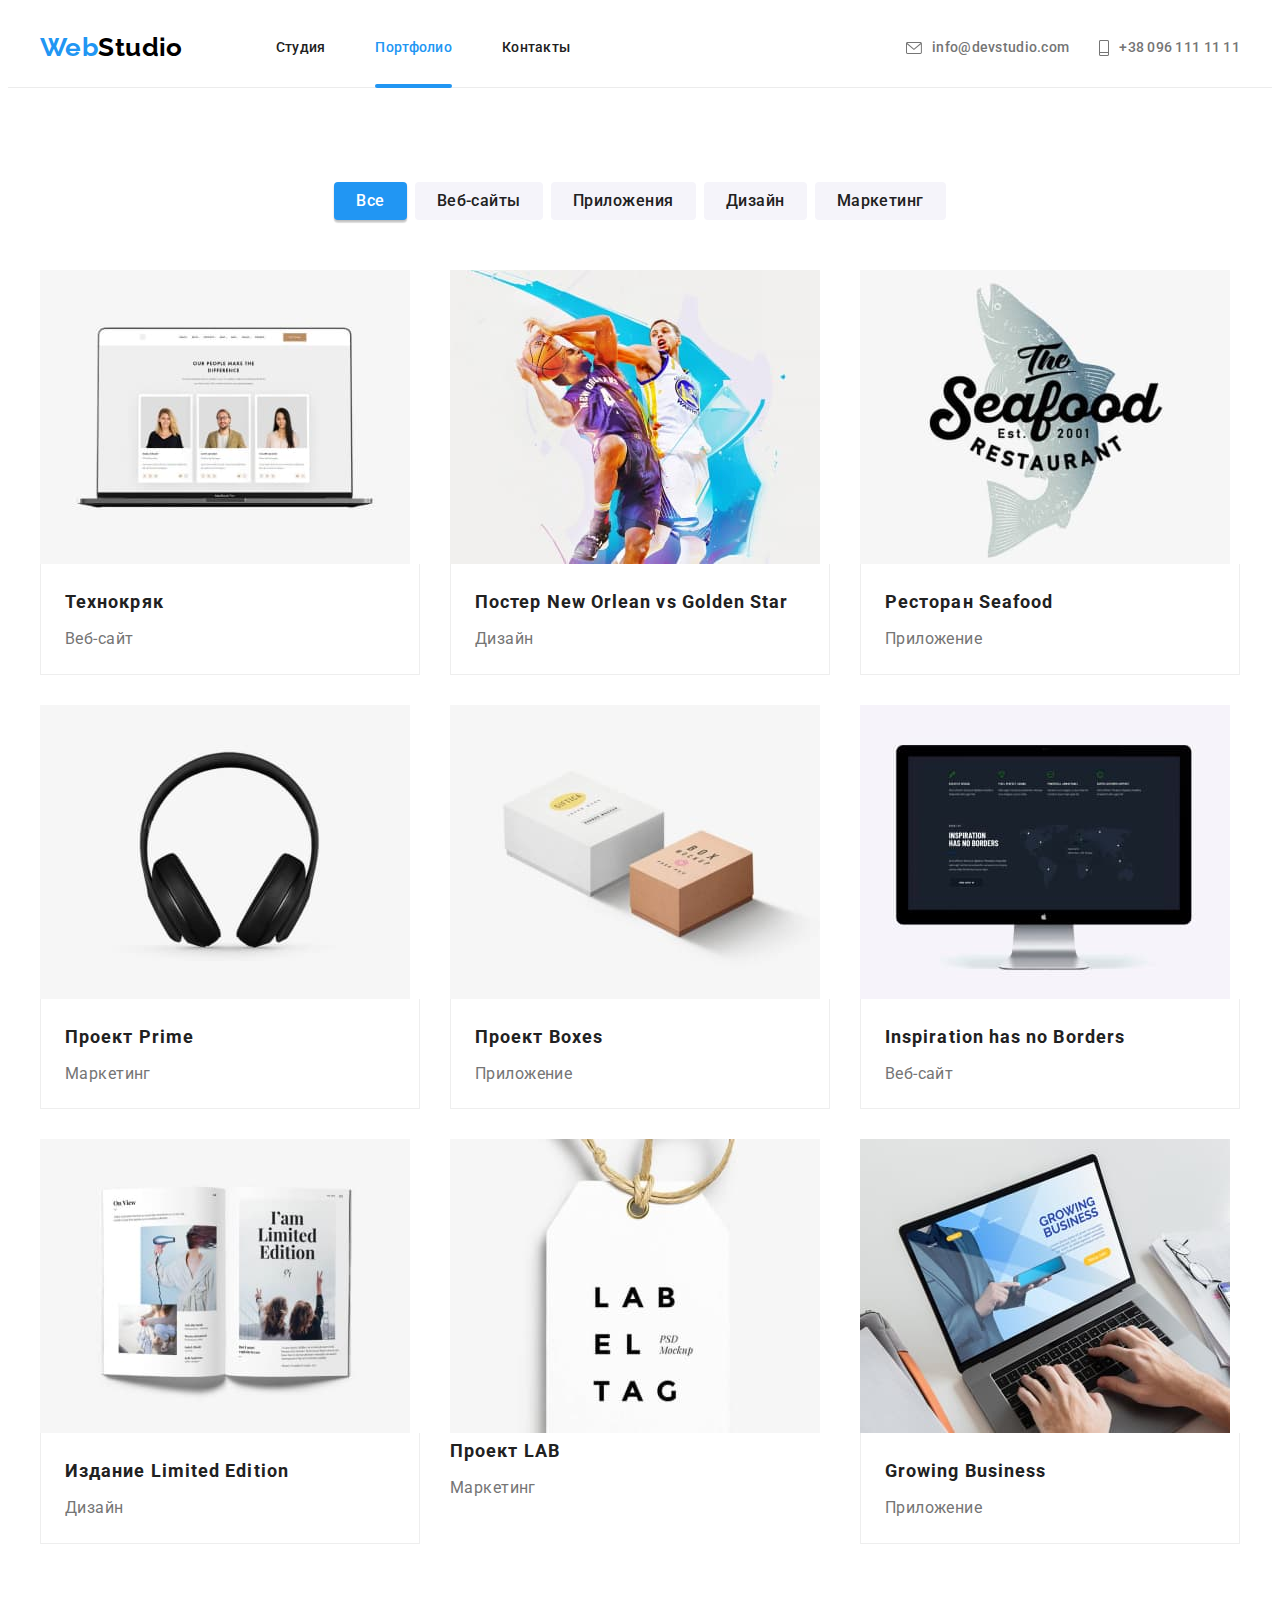
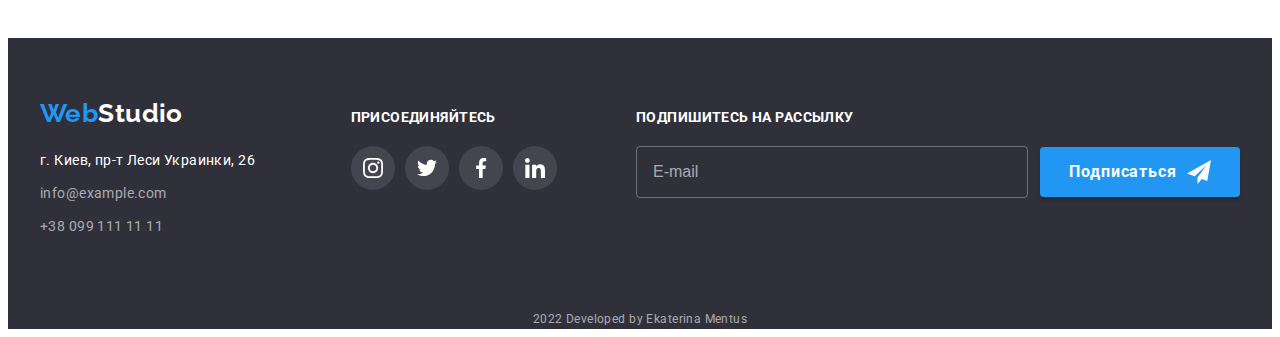
==== portfolio.html @ d8e5de20 "hw 7" ====
<!DOCTYPE html>
<html lang="ru">
  <head>
    <meta charset="UTF-8" />
    <meta http-equiv="X-UA-Compatible" content="IE=edge" />
    <meta name="viewport" content="width=device-width, initial-scale=1.0" />
    <link rel="preconnect" href="https://fonts.googleapis.com" />
    <link rel="preconnect" href="https://fonts.gstatic.com" crossorigin />
    <link
      href="https://fonts.googleapis.com/css2?family=Raleway:wght@700&family=Roboto:wght@400;500;700;900&display=swap"
      rel="stylesheet"
    />
    <link
      rel="stylesheet"
      href="https://cdnjs.cloudflare.com/ajax/libs/modern-normalize/1.1.0/modern-normalize.min.css"
      integrity="sha512-wpPYUAdjBVSE4KJnH1VR1HeZfpl1ub8YT/NKx4PuQ5NmX2tKuGu6U/JRp5y+Y8XG2tV+wKQpNHVUX03MfMFn9Q=="
      crossorigin="anonymous"
      referrerpolicy="no-referrer"
    />
    <title>Portfolio</title>
    <link rel="stylesheet" href="./css/main.min.css">
  </head>
  <body>
    <!--Header-->
    <header class="header">
      <div class="container header-container">
        <a class="link logo" href="./index.html" lang="en"
          ><span class="logo-color">Web</span>Studio</a
        >
        <nav class="header-nav">
          <ul class="list header-list">
            <li class="header-list__item">
              <a class="link header-list__link " href="./index.html">Студия</a>
            </li>
            <li class="header-list__item">
              <a class="link header-list__link current" href="./portfolio.html">Портфолио</a>
            </li>
            <li class="header-list__item"><a class="link header-list__link" href="">Контакты</a></li>
          </ul>
        </nav>
        <ul class="header-connect list">
          <li class="header-connect__item">
            <a class="link header-connect__link" href="mailto:info@devstudio.com">
              <svg class="header__icon" width="16" height="12">
                <use href="images/icons.svg#icon-envelope"></use>
              </svg>
              info@devstudio.com</a
            >
          </li>
          <li class="header-connect__item">
            <a class="link header-connect__link" href="tel:+380961111111">
              <svg class="header__icon" width="10" height="16">
                <use href="images/icons.svg#icon-Vector"></use>
              </svg>
              +38 096 111 11 11</a
            >
          </li>
        </ul>
      </div>
    </header>
    </header>
    <main>
      <!--Projects-->
      <section class="projects">
        <div class="container">
          <h2 class="visually-hidden">Фильтры</h2>
          <ul class="list filters-list">
            <li class="filters-list__item">
              <button type="button" class="filters-btn active-btn">Все</button>
            </li>
            <li class="filters-list__item">
              <button type="button" class="filters-btn">Веб-сайты</button>
            </li>
            <li class="filters-list__item">
              <button type="button" class="filters-btn">Приложения</button>
            </li>
            <li class="filters-list__item"><button type="button" class="filters-btn">Дизайн</button></li>
            <li class="filters-list__item">
              <button type="button" class="filters-btn">Маркетинг</button>
            </li>
          </ul>
          <ul class="list projects-list">
            <li class="projects-list__item">
              <div class="project-card">
                <div class="project-card__thumb">
                  <img
                    src="./images/portfolio-ex-1.jpg"
                    alt="Пример работы"
                    width="370"
                    height="294"
                  />
                  <p class="overlay__card-text">
                    Технокряк это современная площадка распространения коронавируса. Компании
                    используют эту платформу для цифрового шпионажа и атак на защищённые сервера
                    конкурентов.
                  </p>
                </div>
                <div class="projects__card-content">
                  <h3 class="projects__title">Технокряк</h3>
                  <p class="projects__after-title">Веб-сайт</p>
                </div>
              </div>
            </li>
            <li class="projects-list__item">
              <div class="project-card">
                <div class="project-card__thumb">
                  <img
                    src="./images/portfolio-ex-2.jpg"
                    alt="Пример работы"
                    width="370"
                    height="294"
                  />
                  <p class="overlay__card-text">
                    Технокряк это современная площадка распространения коронавируса. Компании
                    используют эту платформу для цифрового шпионажа и атак на защищённые сервера
                    конкурентов.
                  </p>
                </div>
                <div class="projects__card-content">
                  <h3 class="projects__title">Постер New Orlean vs Golden Star</h3>
                  <p class="projects__after-title">Дизайн</p>
                </div>
              </div>
            </li>
            <li class="projects-list__item">
              <div class="project-card">
                <div class="project-card__thumb">
                  <img
                    src="./images/portfolio-ex-3.jpg"
                    alt="Пример работы"
                    width="370"
                    height="294"
                  />
                  <p class="overlay__card-text">
                    Технокряк это современная площадка распространения коронавируса. Компании
                    используют эту платформу для цифрового шпионажа и атак на защищённые сервера
                    конкурентов.
                  </p>
                </div>
                <div class="projects__card-content">
                  <h3 class="projects__title">Ресторан Seafood</h3>
                  <p class="projects__after-title">Приложение</p>
                </div>
              </div>
            </li>
            <li class="projects-list__item">
              <div class="project-card">
                <div class="project-card__thumb">
                  <img
                    src="./images/portfolio-ex-4.jpg"
                    alt="Пример работы"
                    width="370"
                    height="294"
                  />
                  <p class="overlay__card-text">
                    Технокряк это современная площадка распространения коронавируса. Компании
                    используют эту платформу для цифрового шпионажа и атак на защищённые сервера
                    конкурентов.
                  </p>
                </div>
                <div class="projects__card-content">
                  <h3 class="projects__title">Проект Prime</h3>
                  <p class="projects__after-title">Маркетинг</p>
                </div>
              </div>
            </li>
            <li class="projects-list__item">
              <div class="project-card">
                <div class="project-card__thumb">
                  <img
                    src="./images/portfolio-ex-5.jpg"
                    alt="Пример работы"
                    width="370"
                    height="294"
                  />
                  <p class="overlay__card-text">
                    Технокряк это современная площадка распространения коронавируса. Компании
                    используют эту платформу для цифрового шпионажа и атак на защищённые сервера
                    конкурентов.
                  </p>
                </div>
                <div class="projects__card-content">
                  <h3 class="projects__title">Проект Boxes</h3>
                  <p class="projects__after-title">Приложение</p>
                </div>
              </div>
            </li>
            <li class="projects-list__item">
              <div class="project-card">
                <div class="project-card__thumb">
                  <img
                    src="./images/portfolio-ex-6.jpg"
                    alt="Пример работы"
                    width="370"
                    height="294"
                  />
                  <p class="overlay__card-text">
                    Технокряк это современная площадка распространения коронавируса. Компании
                    используют эту платформу для цифрового шпионажа и атак на защищённые сервера
                    конкурентов.
                  </p>
                </div>
                <div class="projects__card-content">
                  <h3 class="projects__title">Inspiration has no Borders</h3>
                  <p class="projects__after-title">Веб-сайт</p>
                </div>
              </div>
            </li>
            <li class="projects-list__item">
              <div class="project-card">
                <div class="project-card__thumb">
                  <img
                    src="./images/portfolio-ex-7.jpg"
                    alt="Пример работы"
                    width="370"
                    height="294"
                  />
                  <p class="overlay__card-text">
                    Технокряк это современная площадка распространения коронавируса. Компании
                    используют эту платформу для цифрового шпионажа и атак на защищённые сервера
                    конкурентов.
                  </p>
                </div>
                <div class="projects__card-content">
                  <h3 class="projects__title">Издание Limited Edition</h3>
                  <p class="projects__after-title">Дизайн</p>
                </div>
              </div>
            </li>
            <li class="projects-list__item">
              <div class="project-card">
                <div class="project-card__thumb">
                  <img
                    src="./images/portfolio-ex-8.jpg"
                    alt="Пример работы"
                    width="370"
                    height="294"
                  />
                  <p class="overlay__card-text">
                    Технокряк это современная площадка распространения коронавируса. Компании
                    используют эту платформу для цифрового шпионажа и атак на защищённые сервера
                    конкурентов.
                  </p>
                </div>
                <div class="projects__card_content">
                  <h3 class="projects__title">Проект LAB</h3>
                  <p class="projects__after-title">Маркетинг</p>
                </div>
              </div>
            </li>
            <li class="projects-list__item">
              <div class="project-card">
                <div class="project-card__thumb">
                  <img
                    src="./images/portfolio-ex-9.jpg"
                    alt="Пример работы"
                    width="370"
                    height="294"
                  />
                  <p class="overlay__card-text">
                    Технокряк это современная площадка распространения коронавируса. Компании
                    используют эту платформу для цифрового шпионажа и атак на защищённые сервера
                    конкурентов.
                  </p>
                </div>
                <div class="projects__card-content">
                  <h3 class="projects__title">Growing Business</h3>
                  <p class="projects__after-title">Приложение</p>
                </div>
              </div>
            </li>
          </ul>
        </div>
      </section>
    </main>
    <!--Footer-->
    <footer class="footer-section">
      <div class="container footer-container">
        <div class="footer-adreess">
          <a class="link logo-footer" href="./index.html" lang="en"
            ><span class="logo-color">Web</span>Studio</a
          >
          <address class="address">
            <ul class="list address-list">
              <li class="address__item">
                <a
                  class="address__link link"
                  href="https://goo.gl/maps/Xj8itEuJzGn3D5yx7"
                  target="_blank"
                  rel="noopener norefferer"
                >
                  г. Киев, пр-т Леси Украинки, 26</a
                >
              </li>
              <li class="address__item">
                <a class="contact__link link" href="mailto:info@devstudio.com">info@example.com</a>
              </li>
              <li class="address__item">
                <a class="contact__link link" href="tel:+380961111111">+38 099 111 11 11</a>
              </li>
            </ul>
          </address>
        </div>
        <div class="footer-social">
          <h2 class="footer__title">присоединяйтесь</h2>
          <ul class="list footer-social-list">
            <li class="footer-social__item">
              <a href="" class="footer-social__link" target="_blank" rel="noopener noreferrer">
                <svg class="footer-social__icon" width="20" height="20">
                  <use href="./images/icons.svg#icon-instagram"></use>
                </svg>
              </a>
            </li>
            <li class="footer-social__item">
              <a href="" class="footer-social__link" target="_blank" rel="noopener noreferrer">
                <svg class="footer-social__icon" width="20" height="20">
                  <use href="./images/icons.svg#icon-twitter"></use>
                </svg>
              </a>
            </li>
            <li class="footer-social__item">
              <a href="" class="footer-social__link" target="_blank" rel="noopener noreferrer">
                <svg class="footer-social__icon" width="20" height="20">
                  <use href="./images/icons.svg#icon-facebook"></use>
                </svg>
              </a>
            </li>
            <li class="footer-social__item">
              <a href="" class="footer-social__link" target="_blank" rel="noopener noreferrer">
                <svg class="footer-social__icon" width="20" height="20">
                  <use href="./images/icons.svg#icon-linkedin"></use>
                </svg>
              </a>
            </li>
          </ul>
        </div>
      <div class="subscribe">
      <b class="subscribe__title">Подпишитесь на рассылку</b>
      <form class="subscribe-form">
            <input
              class="subscribe__input"
              type="email"
              name="email"
              placeholder="E-mail"
              aria-label="E-mail"
            />
            <button type="submit" class="subcribe-btn" >Подписаться
              <svg class="subscribe-btn__icon" width="24" height="24">
                <use href="images/icons.svg#icon-telegram"></use>
              </svg>
            </button>
            </form>
      </div>
    </div>
    </footer>
    <!--Developer info-->
    <div class="developer-inf">
      <p class="developer-inf__text">2022 Developed by Ekaterina Mentus</p>
    </div>
  </body>
</html>
---- css/main.min.css ----
:root{--accent-color: #2196f3;--primary-text-color: #757575;--secondary-text-color: #212121;--third-color: #ffffff;--cubic: cubic-bezier(0.4, 0, 0.2, 1)}p,h1,h2,h3,h4,h5,h6{margin:0px}ul{margin:0px;padding-left:0}button{cursor:pointer}img{display:block}.checkbox-field,.header-list,.header-connect,.header-container,.header-connect__link,.about-us-image,.team-social__link,.clients-list__link,.footer-social__link,.subscribe-form{align-items:center;display:flex}.list{list-style:none}.link{text-decoration:none}body{font-family:'Roboto', sans-serif;letter-spacing:0.03em;font-size:14px;color:var(--primary-text-color)}.visually-hidden{position:absolute;white-space:nowrap;width:1px;height:1px;overflow:hidden;border:0;padding:0;clip:rect(0 0 0 0);clip-path:inset(50%);margin:-1px}.container{width:1200px;padding-left:15px;padding-right:15px;margin:0 auto}.backdrop{position:fixed;top:0;left:0;width:100%;height:100%;background-color:rgba(0,0,0,0.2);transition:opacity 250ms var(--cubic),visibility 250ms var(--cubic)}.backdrop.is-hidden .modal{transform:translate(-50%, -50%) scale(1.1)}.modal{position:absolute;width:528px;min-height:581px;padding:40px;top:50%;left:50%;transform:translate(-50%, -50%) scale(1);transition:250ms var(--cubic);background-color:var(--third-color);box-shadow:0px 1px 3px rgba(0,0,0,0.12),0px 1px 1px rgba(0,0,0,0.14),0px 2px 1px rgba(0,0,0,0.2);border-radius:4px}.is-hidden{opacity:0;pointer-events:none;visibility:hidden}.modal-close-btn{position:absolute;top:8px;right:8px;width:30px;height:30px;border:1px solid rgba(0,0,0,0.1);display:flex;padding:0;border-radius:50%;background-color:var(--third-color);color:#000000;cursor:pointer}.modal-close-btn:hover,.modal-close-btn:focus{color:var(--accent-color)}.modal__icon{margin:auto;fill:currentColor}.modal__title{font-size:20px;font-weight:700;line-height:1.15;text-align:center;color:var(--secondary-text-color);margin-bottom:12px}.form-input{width:100%;height:40px;border:1px solid rgba(33,33,33,0.2);border-radius:4px;padding-left:42px;padding-right:42px;transition:transform 250ms var(--cubic);outline:none;display:block}.form-input:focus{border-color:var(--accent-color)}.form-input:focus+.input-icon{fill:var(--accent-color)}.input-wrap{position:relative}.input-icon{position:absolute;left:15px;top:50%;transform:translateY(-50%);transition:fill 250ms var(--cubic)}.form-field{margin-bottom:10px}.form-field__label{margin-bottom:10px}.input__text{font-size:12px;line-height:1.14;letter-spacing:.01em;margin-bottom:4px;color:#757575;display:block}.form-text{width:100%;height:120px;padding:12px 16px;resize:none;border:1px solid rgba(33,33,33,0.2);border-radius:4px;outline:none;transition:border-color 250ms var(--cubic)}.check__text{font-size:14px;line-height:1.7;color:#757575;display:flex;text-align:center}.check__text::before{content:'';width:15px;height:16px;border-radius:2px;border:2px solid #212121;margin-right:7px}.checkbox-field{margin-bottom:30px;margin-top:20px;justify-content:center}.policy__check:checked+.check__text::before{border:none;background-image:url(../images/icon-check.svg);background-repeat:no-repeat;background-position:center;background-size:cover}.checkbox__link{position:relative;display:inline-flex;color:var(--accent-color);text-decoration-line:underline;margin-left:3px}.form-main-btn{min-width:200px;min-height:50px;border:none;box-shadow:0px 4px 4px rgba(0,0,0,0.15);border-radius:4px;background-color:var(--accent-color);color:#ffffff;font-family:inherit;font-size:16px;font-weight:700;line-height:1.87;letter-spacing:.06em;cursor:pointer;transition:background-color 250ms var(--cubic);align-items:center;display:block;margin-right:auto;margin-left:auto}.form-main-btn:focus,.form-main-btn:hover{background-color:#188be9}.header{background-color:var(--third-color);border-bottom:1px solid #ececec}.logo{color:#000000;font-family:Raleway;font-size:26px;font-weight:700;line-height:1.19;margin-right:93px;padding-top:24px;padding-bottom:24px}.logo-color{color:var(--accent-color)}.header-connect{margin-left:auto}.header-connect__item:not(:last-child){margin-right:30px}.header-list__link{color:var(--secondary-text-color);font-weight:500;line-height:1.14;letter-spacing:.02em;padding-top:32px;padding-bottom:31px;display:block;transition:color 250ms var(--cubic)}.header-list__link{position:relative}.header-list__link.current:after{content:'';width:100%;border-radius:2px;height:4px;background-color:var(--accent-color);position:absolute;left:0;bottom:-1px}.header-list__item:not(:last-child){margin-right:50px}.header__icon,.team-social__icon,.clients-list__icon,.footer-social__icon{fill:currentColor}.header__icon{margin-right:10px}.header-connect__link{color:var(--primary-text-color);font-size:14px;font-weight:500;line-height:1.14;letter-spacing:.02em;padding-top:32px;padding-bottom:31px;transition:color 250ms var(--cubic)}.header-list__link:hover,.header-list__link:focus,.header-list__link:hover,.header-list__link:focus,.header-connect__link:hover,.header-connect__link:focus,.header-connect__link:hover,.header-connect__link:focus,.contact__link:hover,.contact__link:focus,.contact__link:hover,.contact__link:focus,.address__link:hover,.address__link:focus,.address__link:hover,.address__link:focus,.our-clients__link:hover,.our-clients__link:focus,.our-clients__link:hover,.our-clients__link:focus{color:var(--accent-color)}.current{color:var(--accent-color)}.hero{text-align:center;background-color:#2f303a}.hero-container{background-image:linear-gradient(rgba(47,48,58,0.4), rgba(47,48,58,0.4)),url(../images/back-groung-image.jpg);background-repeat:no-repeat;background-position:center;background-size:cover;padding-top:200px;padding-bottom:200px;max-width:1600px;margin:0 auto}.hero__title{font-size:44px;font-weight:900;line-height:1.36;letter-spacing:.06em;color:var(--third-color);text-align:center;text-transform:uppercase;margin-bottom:30px;max-width:696px;margin-right:auto;margin-left:auto}.hero-btn{background-color:var(--accent-color);color:var(--third-color);font-family:inherit;font-size:16px;font-weight:700;line-height:1.87;letter-spacing:.06em;border:none;cursor:pointer;border:none;border-radius:4px;box-shadow:0px 4px 4px 0px rgba(0,0,0,0.15);padding:10px 32px;transition:background-color 250ms var(--cubic)}.hero-btn:focus,.hero-btn:hover,.hero-btn:focus,.hero-btn:hover,.form-main-btn:focus,.form-main-btn:hover,.form-main-btn:focus,.form-main-btn:hover,.subcribe-btn:focus,.subcribe-btn:hover,.subcribe-btn:focus,.subcribe-btn:hover{background-color:#188be9}.about-us{padding-top:94px;padding-bottom:94px}.about-us-list{display:flex;flex-wrap:wrap;margin-left:-30px;margin-top:-30px}.about__title{font-size:14px;font-weight:700;line-height:1.14;letter-spacing:.03em;text-transform:uppercase;color:var(--secondary-text-color);margin-bottom:10px}.about__after-title{font-size:14px;line-height:1.71;max-width:270px}.about-us-list__item{flex-basis:calc(100% / 4 - 30px);margin-left:30px;margin-top:30px}.about-us-image{height:120px;border-radius:4px;background-color:#f5f4fa;justify-content:center;margin-bottom:30px}.we-do{padding-bottom:94px}.we-do-list{display:flex;flex-wrap:wrap;margin-left:-30px;margin-top:-30px}.we-do-list__item{flex-basis:calc(100% / 3 - 30px);margin-left:30px;margin-top:30px;position:relative}.we-do__title{color:var(--secondary-text-color);font-size:36px;font-weight:700;line-height:1.17;text-align:center;margin-bottom:50px}.we-do__after-title{position:absolute;left:0;bottom:0;width:100%;padding:27px 0;font-size:14px;font-weight:700;line-height:1.17;text-transform:uppercase;text-align:center;color:var(--third-color);background-color:rgba(47,48,58,0.8)}.team{background-color:#f5f4fa;padding-top:94px;padding-bottom:94px}.team-list{display:flex;flex-wrap:wrap;margin-left:-30px;margin-top:-30px}.team-list__item{flex-basis:calc(100% / 4 - 30px);margin-top:30px;margin-left:30px;border-radius:0 0 4px 4px;background-color:#ffffff;box-shadow:0px 1px 3px rgba(0,0,0,0.12),0px 1px 1px rgba(0,0,0,0.14),0px 2px 1px rgba(0,0,0,0.2)}.our-team__title{color:var(--secondary-text-color);font-size:36px;font-weight:700;line-height:1.17;text-align:center;margin-bottom:50px}.team__name-title{color:var(--secondary-text-color);font-size:16px;font-weight:500;line-height:1.19;text-align:center;margin-bottom:10px}.team__after-name{font-size:16px;line-height:1.19;text-align:center;margin-bottom:16px}.team-item-content{padding:30px;text-align:center}.team-social{display:flex;justify-content:center}.team-social__item+.team-social__item{margin-left:10px}.team-social__link{width:44px;height:44px;background-color:var(--third-color);justify-content:center;border-radius:50%;color:#afb1b8;transition:background-color 250ms var(--cubic),color 250ms var(--cubic)}.team-social__link:focus,.team-social__link:hover{background-color:var(--accent-color);color:var(--third-color)}.our-clients{margin-top:94px;margin-bottom:94px;background-color:var(--third-color)}.our-clients__title{color:var(--secondary-text-color);font-size:36px;font-weight:700;line-height:1.17;text-align:center;margin-bottom:50px}.clients-list{display:flex}.clients-list__item+.clients-list__item{margin-left:30px}.clients-list__link{width:170px;height:92px;justify-content:center;border:1px solid;border-radius:4px;color:#afb1b8;transition:color 250ms var(--cubic)}.projects{padding-top:94px;padding-bottom:94px}.filters-list{display:flex;justify-content:center;margin-bottom:50px}.filters-list__item:not(:last-child){margin-right:8px}.filters-btn{color:var(--secondary-text-color);font-family:inherit;font-size:16px;font-weight:500;line-height:1.62;letter-spacing:.03em;background-color:#f5f4fa;border:none;border-radius:4px;cursor:pointer;border-radius:4px;padding:6px 22px 6px 22px;transition:background-color 250ms var(--cubic),color 250ms var(--cubic),box-shadow 250ms var(--cubic)}.filters-btn:hover,.filters-btn:focus{background-color:var(--accent-color);color:var(--third-color)}.active-btn{color:#ffffff;background-color:var(--accent-color);box-shadow:0px 3px 1px rgba(0,0,0,0.1),0px 1px 2px rgba(0,0,0,0.08),0px 2px 2px rgba(0,0,0,0.12);border-radius:4px}.projects-list{display:flex;flex-wrap:wrap;margin-top:calc(-1 * 30px);margin-left:calc(-1 * 30px)}.projects-list__item{flex-basis:calc(100% / 3 - 30px);margin-left:30px;margin-top:30px;background-color:#ffffff}.projects__card-content{flex-grow:1;padding:20px 24px;border:1px solid #eeeeee;border-top:none}.projects__title{color:var(--secondary-text-color);font-size:18px;font-weight:700;line-height:2;letter-spacing:.06em;margin-bottom:4px}.projects__after-title{font-size:16px;line-height:1.86}.project-card__thumb{position:relative;overflow:hidden}.project-card{transition:box-shadow 250ms var(--cubic);display:flex;flex-direction:column}.project-card:focus,.project-card:hover{box-shadow:0px 1px 1px rgba(0,0,0,0.12),0px 4px 4px rgba(0,0,0,0.06),1px 4px 6px rgba(0,0,0,0.16)}.overlay__card-text{position:absolute;left:0;top:0;color:#ffffff;width:100%;height:100%;padding:63px 24px;background-color:rgba(33,150,243,0.9);font-size:18px;line-height:1.56;opacity:0;transition:transform 250ms var(--cubic),opacity 500ms var(--cubic);transform:translateY(100%)}.overlay__card-text .project-card:focus,.project-card:hover .overlay__card-text{transform:translateY(0);opacity:1}.footer-container{display:flex;align-items:baseline;justify-content:space-between}.footer-adreess{width:231px}.footer-social{width:206px}.footer-section{background-color:#2f303a;padding-top:60px;padding-bottom:60px}.logo-footer{margin-bottom:20px;color:var(--third-color);font-family:Raleway;font-size:26px;font-weight:700;line-height:1.19;display:inline-block}.address__link{color:var(--third-color);font-style:normal}.address__item:not(:last-child){margin-bottom:9px}.address__item,.contact__link{font-size:14px;font-weight:400;line-height:1.71;font-style:normal}.contact__link{color:rgba(255,255,255,0.6)}.footer__title{font-size:14px;font-weight:700;line-height:1.14;text-transform:uppercase;color:var(--third-color);margin-bottom:20px}.footer-social-list{display:flex;justify-content:center}.footer-social__item+.footer-social__item{margin-left:10px}.footer-social__link{width:44px;height:44px;background-color:rgba(255,255,255,0.1);justify-content:center;border-radius:50%;color:var(--third-color);transition:color 250ms var(--cubic),background-color 250ms var(--cubic)}.footer-social__link:focus,.footer-social__link:hover{background-color:var(--accent-color)}.subscribe{display:block}.subscribe__title{display:block;margin-bottom:20px;color:#ffffff;line-height:1.14;text-transform:uppercase}.subscribe__input{width:358px;height:50px;padding:0 16px;margin-right:12px;border:1px solid rgba(255,255,255,0.3);border-radius:4px;background-color:transparent;color:#ffffff;font-size:16px;outline:none;transition:border-color 250ms var(--cubic)}.subscribe__input:focus{border-color:var(--accent-color)}.subscribe__input::placeholder{color:rgba(255,255,255,0.6);font-size:16px;line-height:1.25}.subcribe-btn{background-color:#2196f3;box-shadow:0px 4px 4px rgba(0,0,0,0.15);border-radius:4px;min-width:200px;min-height:50px;color:var(--third-color);font-family:inherit;font-size:16px;font-weight:700;line-height:1.87;letter-spacing:.06em;cursor:pointer;display:inline-flex;align-items:center;justify-content:center;border:none}.subscribe-btn__icon{margin-left:10px}.developer-inf{padding-top:10px;text-align:center;background-color:#2f303a}.developer-inf__text{display:inline-block;color:rgba(255,255,255,0.6);font-size:12px;line-height:1.67}
/*# sourceMappingURL=main.min.css.map */
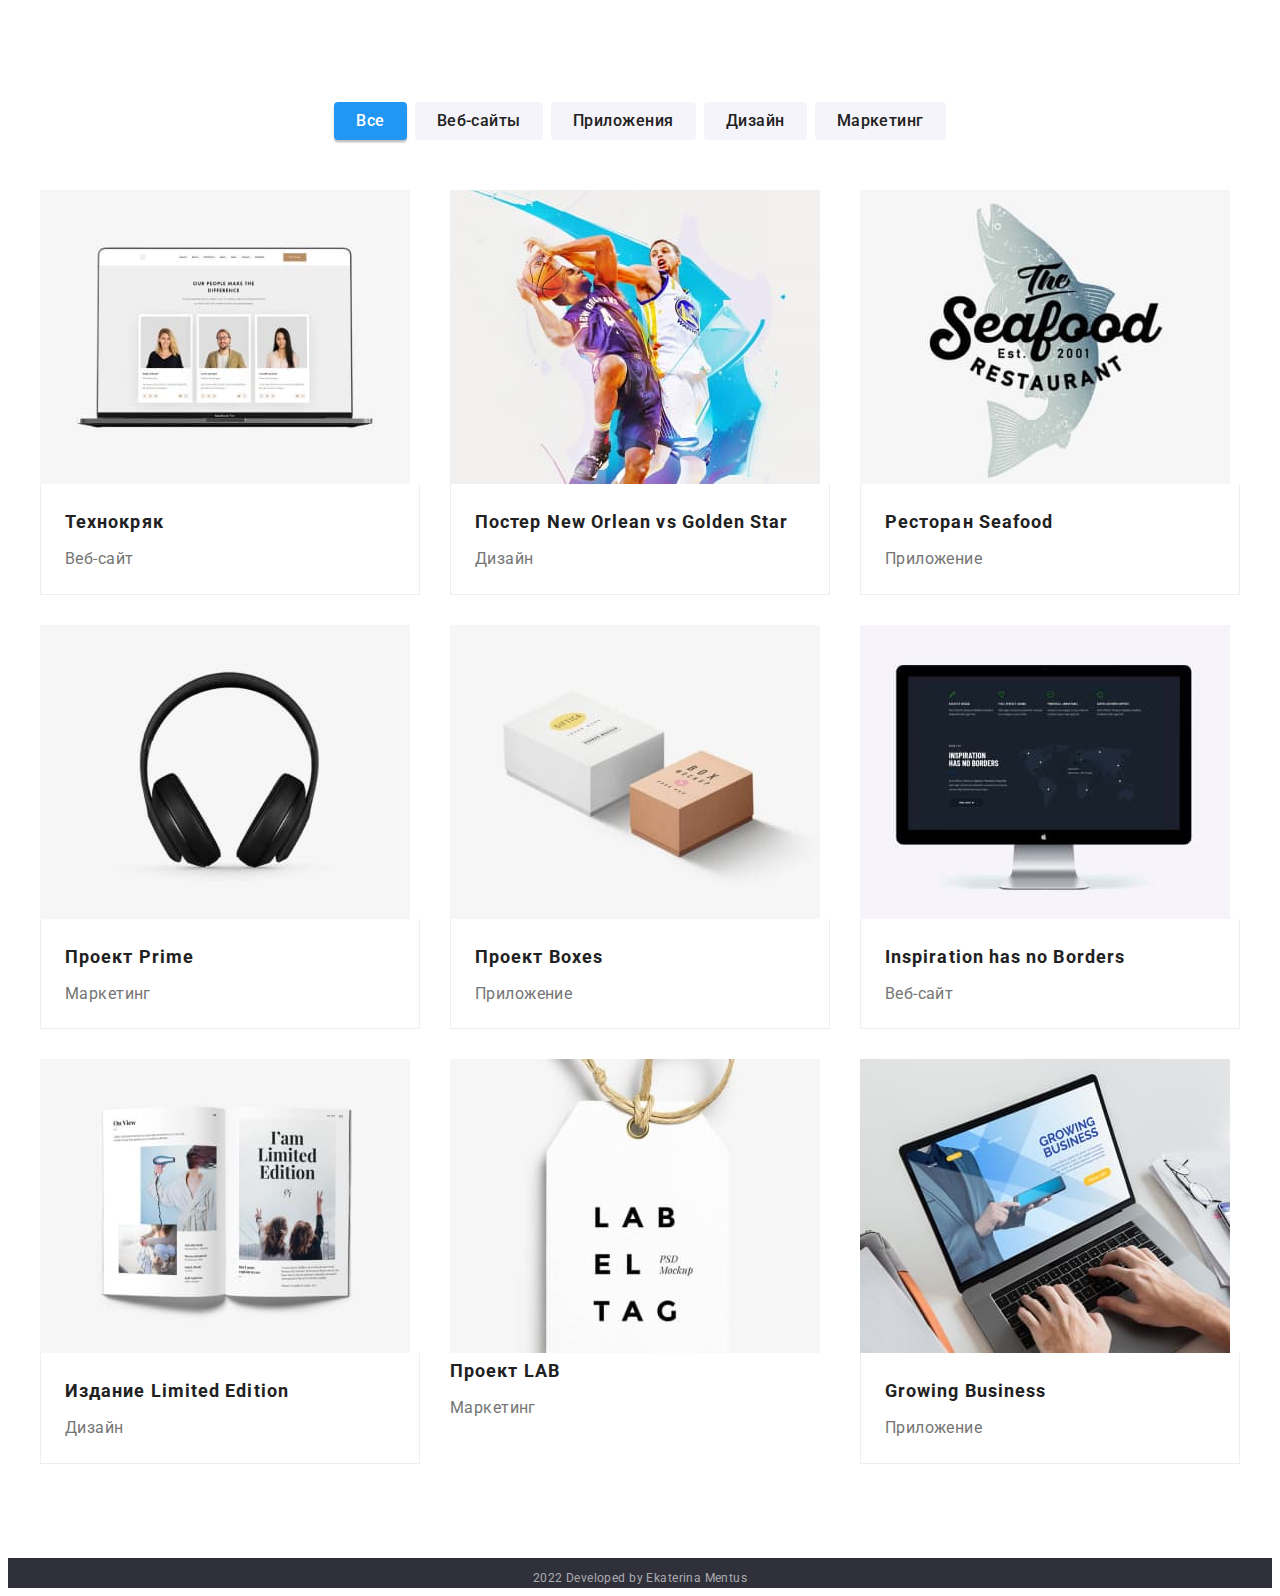
==== commit 9af06c36: "adds adaptive imgs" ====
--- a/portfolio.html
+++ b/portfolio.html
@@ -18,11 +18,11 @@
       referrerpolicy="no-referrer"
     />
     <title>Portfolio</title>
-    <link rel="stylesheet" href="./css/main.min.css">
+    <link rel="stylesheet" href="./css/main.min.css" />
   </head>
   <body>
     <!--Header-->
-    <header class="header">
+    <!-- <header class="header">
       <div class="container header-container">
         <a class="link logo" href="./index.html" lang="en"
           ><span class="logo-color">Web</span>Studio</a
@@ -58,7 +58,7 @@
         </ul>
       </div>
     </header>
-    </header>
+    </header> -->
     <main>
       <!--Projects-->
       <section class="projects">
@@ -74,7 +74,9 @@
             <li class="filters-list__item">
               <button type="button" class="filters-btn">Приложения</button>
             </li>
-            <li class="filters-list__item"><button type="button" class="filters-btn">Дизайн</button></li>
+            <li class="filters-list__item">
+              <button type="button" class="filters-btn">Дизайн</button>
+            </li>
             <li class="filters-list__item">
               <button type="button" class="filters-btn">Маркетинг</button>
             </li>
@@ -83,12 +85,37 @@
             <li class="projects-list__item">
               <div class="project-card">
                 <div class="project-card__thumb">
-                  <img
+                  <picture>
+                    <source
+                      srcset="./images/portfolio-ex-1.jpg 1x, ./images/portfolio-ex-1-2x.jpg 2x"
+                      src="./images/portfolio-ex-1.jpg"
+                      @media="min-width: 1200px"
+                    />
+                    <source
+                      srcset="
+                        ./images/portfolio-ex-1-tab-1x.jpg 1x,
+                        ./images/portfolio-ex-1-tab-2x.jpg 2x
+                      "
+                      src="./images/portfolio-ex-1.jpg"
+                      @media="min-width: 768px"
+                    />
+                    <source
+                      srcset="
+                        ./images/portfolio-ex-1-mob-1x.jpg 1x,
+                        ./images/portfolio-ex-1-mob-2x.jpg 2x
+                      "
+                      src="./images/portfolio-ex-1.jpg"
+                      @media="min-width: 480px"
+                    />
+
+                    <img src="./images/portfolio-ex-1.jpg" alt="Пример работы" />
+                  </picture>
+                  <!-- <img
                     src="./images/portfolio-ex-1.jpg"
                     alt="Пример работы"
                     width="370"
                     height="294"
-                  />
+                  /> -->
                   <p class="overlay__card-text">
                     Технокряк это современная площадка распространения коронавируса. Компании
                     используют эту платформу для цифрового шпионажа и атак на защищённые сервера
@@ -104,12 +131,37 @@
             <li class="projects-list__item">
               <div class="project-card">
                 <div class="project-card__thumb">
-                  <img
+                  <picture>
+                    <source
+                      srcset="./images/portfolio-ex-2.jpg 1x, ./images/portfolio-ex-2-2x.jpg 2x"
+                      src="./images/portfolio-ex-2.jpg"
+                      @media="min-width: 1200px"
+                    />
+                    <source
+                      srcset="
+                        ./images/portfolio-ex-2-tab-1x.jpg 1x,
+                        ./images/portfolio-ex-2-tab-2x.jpg 2x
+                      "
+                      src="./images/portfolio-ex-2.jpg"
+                      @media="min-width: 768px"
+                    />
+                    <source
+                      srcset="
+                        ./images/portfolio-ex-2-mob-1x.jpg 1x,
+                        ./images/portfolio-ex-2-mob-2x.jpg 2x
+                      "
+                      src="./images/portfolio-ex-2.jpg"
+                      @media="min-width: 480px"
+                    />
+
+                    <img src="./images/portfolio-ex-2.jpg" alt="Пример работы" />
+                  </picture>
+                  <!-- <img
                     src="./images/portfolio-ex-2.jpg"
                     alt="Пример работы"
                     width="370"
                     height="294"
-                  />
+                  /> -->
                   <p class="overlay__card-text">
                     Технокряк это современная площадка распространения коронавируса. Компании
                     используют эту платформу для цифрового шпионажа и атак на защищённые сервера
@@ -125,12 +177,37 @@
             <li class="projects-list__item">
               <div class="project-card">
                 <div class="project-card__thumb">
-                  <img
+                  <picture>
+                    <source
+                      srcset="./images/portfolio-ex-3.jpg 1x, ./images/portfolio-ex-3-2x.jpg 2x"
+                      src="./images/portfolio-ex-3.jpg"
+                      @media="min-width: 1200px"
+                    />
+                    <source
+                      srcset="
+                        ./images/portfolio-ex-3-tab-1x.jpg 1x,
+                        ./images/portfolio-ex-3-tab-2x.jpg 2x
+                      "
+                      src="./images/portfolio-ex-3.jpg"
+                      @media="min-width: 768px"
+                    />
+                    <source
+                      srcset="
+                        ./images/portfolio-ex-3-mob-1x.jpg 1x,
+                        ./images/portfolio-ex-3-mob-2x.jpg 2x
+                      "
+                      src="./images/portfolio-ex-3.jpg"
+                      @media="min-width: 480px"
+                    />
+
+                    <img src="./images/portfolio-ex-3.jpg" alt="Пример работы" />
+                  </picture>
+                  <!-- <img
                     src="./images/portfolio-ex-3.jpg"
                     alt="Пример работы"
                     width="370"
                     height="294"
-                  />
+                  /> -->
                   <p class="overlay__card-text">
                     Технокряк это современная площадка распространения коронавируса. Компании
                     используют эту платформу для цифрового шпионажа и атак на защищённые сервера
@@ -146,12 +223,37 @@
             <li class="projects-list__item">
               <div class="project-card">
                 <div class="project-card__thumb">
-                  <img
+                  <picture>
+                    <source
+                      srcset="./images/portfolio-ex-4.jpg 1x, ./images/portfolio-ex-4-2x.jpg 2x"
+                      src="./images/portfolio-ex-4.jpg"
+                      @media="min-width: 1200px"
+                    />
+                    <source
+                      srcset="
+                        ./images/portfolio-ex-4-tab-1x.jpg 1x,
+                        ./images/portfolio-ex-4-tab-2x.jpg 2x
+                      "
+                      src="./images/portfolio-ex-4.jpg"
+                      @media="min-width: 768px"
+                    />
+                    <source
+                      srcset="
+                        ./images/portfolio-ex-4-mob-1x.jpg 1x,
+                        ./images/portfolio-ex-4-mob-2x.jpg 2x
+                      "
+                      src="./images/portfolio-ex-4.jpg"
+                      @media="min-width: 480px"
+                    />
+
+                    <img src="./images/portfolio-ex-4.jpg" alt="Пример работы" />
+                  </picture>
+                  <!-- <img
                     src="./images/portfolio-ex-4.jpg"
                     alt="Пример работы"
                     width="370"
                     height="294"
-                  />
+                  /> -->
                   <p class="overlay__card-text">
                     Технокряк это современная площадка распространения коронавируса. Компании
                     используют эту платформу для цифрового шпионажа и атак на защищённые сервера
@@ -167,12 +269,37 @@
             <li class="projects-list__item">
               <div class="project-card">
                 <div class="project-card__thumb">
-                  <img
+                  <picture>
+                    <source
+                      srcset="./images/portfolio-ex-5.jpg 1x, ./images/portfolio-ex-5-2x.jpg 2x"
+                      src="./images/portfolio-ex-5.jpg"
+                      @media="min-width: 1200px"
+                    />
+                    <source
+                      srcset="
+                        ./images/portfolio-ex-5-tab-1x.jpg 1x,
+                        ./images/portfolio-ex-5-tab-2x.jpg 2x
+                      "
+                      src="./images/portfolio-ex-5.jpg"
+                      @media="min-width: 768px"
+                    />
+                    <source
+                      srcset="
+                        ./images/portfolio-ex-5-mob-1x.jpg 1x,
+                        ./images/portfolio-ex-5-mob-2x.jpg 2x
+                      "
+                      src="./images/portfolio-ex-5.jpg"
+                      @media="min-width: 480px"
+                    />
+
+                    <img src="./images/portfolio-ex-5.jpg" alt="Пример работы" />
+                  </picture>
+                  <!-- <img
                     src="./images/portfolio-ex-5.jpg"
                     alt="Пример работы"
                     width="370"
                     height="294"
-                  />
+                  /> -->
                   <p class="overlay__card-text">
                     Технокряк это современная площадка распространения коронавируса. Компании
                     используют эту платформу для цифрового шпионажа и атак на защищённые сервера
@@ -188,12 +315,37 @@
             <li class="projects-list__item">
               <div class="project-card">
                 <div class="project-card__thumb">
-                  <img
+                  <picture>
+                    <source
+                      srcset="./images/portfolio-ex-6.jpg 1x, ./images/portfolio-ex-6-2x.jpg 2x"
+                      src="./images/portfolio-ex-6.jpg"
+                      @media="min-width: 1200px"
+                    />
+                    <source
+                      srcset="
+                        ./images/portfolio-ex-6-tab-1x.jpg 1x,
+                        ./images/portfolio-ex-6-tab-2x.jpg 2x
+                      "
+                      src="./images/portfolio-ex-6.jpg"
+                      @media="min-width: 768px"
+                    />
+                    <source
+                      srcset="
+                        ./images/portfolio-ex-6-mob-1x.jpg 1x,
+                        ./images/portfolio-ex-6-mob-2x.jpg 2x
+                      "
+                      src="./images/portfolio-ex-6.jpg"
+                      @media="min-width: 480px"
+                    />
+
+                    <img src="./images/portfolio-ex-6.jpg" alt="Пример работы" />
+                  </picture>
+                  <!-- <img
                     src="./images/portfolio-ex-6.jpg"
                     alt="Пример работы"
                     width="370"
                     height="294"
-                  />
+                  /> -->
                   <p class="overlay__card-text">
                     Технокряк это современная площадка распространения коронавируса. Компании
                     используют эту платформу для цифрового шпионажа и атак на защищённые сервера
@@ -209,12 +361,37 @@
             <li class="projects-list__item">
               <div class="project-card">
                 <div class="project-card__thumb">
-                  <img
+                  <picture>
+                    <source
+                      srcset="./images/portfolio-ex-7.jpg 1x, ./images/portfolio-ex-7-2x.jpg 2x"
+                      src="./images/portfolio-ex-7.jpg"
+                      @media="min-width: 1200px"
+                    />
+                    <source
+                      srcset="
+                        ./images/portfolio-ex-7-tab-1x.jpg 1x,
+                        ./images/portfolio-ex-7-tab-2x.jpg 2x
+                      "
+                      src="./images/portfolio-ex-7.jpg"
+                      @media="min-width: 768px"
+                    />
+                    <source
+                      srcset="
+                        ./images/portfolio-ex-7-mob-1x.jpg 1x,
+                        ./images/portfolio-ex-7-mob-2x.jpg 2x
+                      "
+                      src="./images/portfolio-ex-7.jpg"
+                      @media="min-width: 480px"
+                    />
+
+                    <img src="./images/portfolio-ex-7.jpg" alt="Пример работы" />
+                  </picture>
+                  <!-- <img
                     src="./images/portfolio-ex-7.jpg"
                     alt="Пример работы"
                     width="370"
                     height="294"
-                  />
+                  /> -->
                   <p class="overlay__card-text">
                     Технокряк это современная площадка распространения коронавируса. Компании
                     используют эту платформу для цифрового шпионажа и атак на защищённые сервера
@@ -230,12 +407,37 @@
             <li class="projects-list__item">
               <div class="project-card">
                 <div class="project-card__thumb">
-                  <img
+                  <picture>
+                    <source
+                      srcset="./images/portfolio-ex-8.jpg 1x, ./images/portfolio-ex-8-2x.jpg 2x"
+                      src="./images/portfolio-ex-8.jpg"
+                      @media="min-width: 1200px"
+                    />
+                    <source
+                      srcset="
+                        ./images/portfolio-ex-8-tab-1x.jpg 1x,
+                        ./images/portfolio-ex-8-tab-2x.jpg 2x
+                      "
+                      src="./images/portfolio-ex-8.jpg"
+                      @media="min-width: 768px"
+                    />
+                    <source
+                      srcset="
+                        ./images/portfolio-ex-8-mob-1x.jpg 1x,
+                        ./images/portfolio-ex-8-mob-2x.jpg 2x
+                      "
+                      src="./images/portfolio-ex-8.jpg"
+                      @media="min-width: 480px"
+                    />
+
+                    <img src="./images/portfolio-ex-8.jpg" alt="Пример работы" />
+                  </picture>
+                  <!-- <img
                     src="./images/portfolio-ex-8.jpg"
                     alt="Пример работы"
                     width="370"
                     height="294"
-                  />
+                  /> -->
                   <p class="overlay__card-text">
                     Технокряк это современная площадка распространения коронавируса. Компании
                     используют эту платформу для цифрового шпионажа и атак на защищённые сервера
@@ -251,12 +453,37 @@
             <li class="projects-list__item">
               <div class="project-card">
                 <div class="project-card__thumb">
-                  <img
+                  <picture>
+                    <source
+                      srcset="./images/portfolio-ex-9.jpg 1x, ./images/portfolio-ex-9-2x.jpg 2x"
+                      src="./images/portfolio-ex-9.jpg"
+                      @media="min-width: 1200px"
+                    />
+                    <source
+                      srcset="
+                        ./images/portfolio-ex-9-tab-1x.jpg 1x,
+                        ./images/portfolio-ex-9-tab-2x.jpg 2x
+                      "
+                      src="./images/portfolio-ex-9.jpg"
+                      @media="min-width: 768px"
+                    />
+                    <source
+                      srcset="
+                        ./images/portfolio-ex-9-mob-1x.jpg 1x,
+                        ./images/portfolio-ex-9-mob-2x.jpg 2x
+                      "
+                      src="./images/portfolio-ex-9.jpg"
+                      @media="min-width: 480px"
+                    />
+
+                    <img src="./images/portfolio-ex-9.jpg" alt="Пример работы" />
+                  </picture>
+                  <!-- <img
                     src="./images/portfolio-ex-9.jpg"
                     alt="Пример работы"
                     width="370"
                     height="294"
-                  />
+                  /> -->
                   <p class="overlay__card-text">
                     Технокряк это современная площадка распространения коронавируса. Компании
                     используют эту платформу для цифрового шпионажа и атак на защищённые сервера
@@ -274,7 +501,7 @@
       </section>
     </main>
     <!--Footer-->
-    <footer class="footer-section">
+    <!-- <footer class="footer-section">
       <div class="container footer-container">
         <div class="footer-adreess">
           <a class="link logo-footer" href="./index.html" lang="en"
@@ -334,9 +561,9 @@
             </li>
           </ul>
         </div>
-      <div class="subscribe">
-      <b class="subscribe__title">Подпишитесь на рассылку</b>
-      <form class="subscribe-form">
+        <div class="subscribe">
+          <b class="subscribe__title">Подпишитесь на рассылку</b>
+          <form class="subscribe-form">
             <input
               class="subscribe__input"
               type="email"
@@ -344,18 +571,21 @@
               placeholder="E-mail"
               aria-label="E-mail"
             />
-            <button type="submit" class="subcribe-btn" >Подписаться
+            <button type="submit" class="subcribe-btn">
+              Подписаться
               <svg class="subscribe-btn__icon" width="24" height="24">
                 <use href="images/icons.svg#icon-telegram"></use>
               </svg>
             </button>
-            </form>
+          </form>
+        </div>
       </div>
-    </div>
-    </footer>
+    </footer> -->
     <!--Developer info-->
-    <div class="developer-inf">
-      <p class="developer-inf__text">2022 Developed by Ekaterina Mentus</p>
-    </div>
+    <section class="developer-inf">
+      <div class="container">
+        <p class="developer-inf__text">2022 Developed by Ekaterina Mentus</p>
+      </div>
+    </section>
   </body>
 </html>
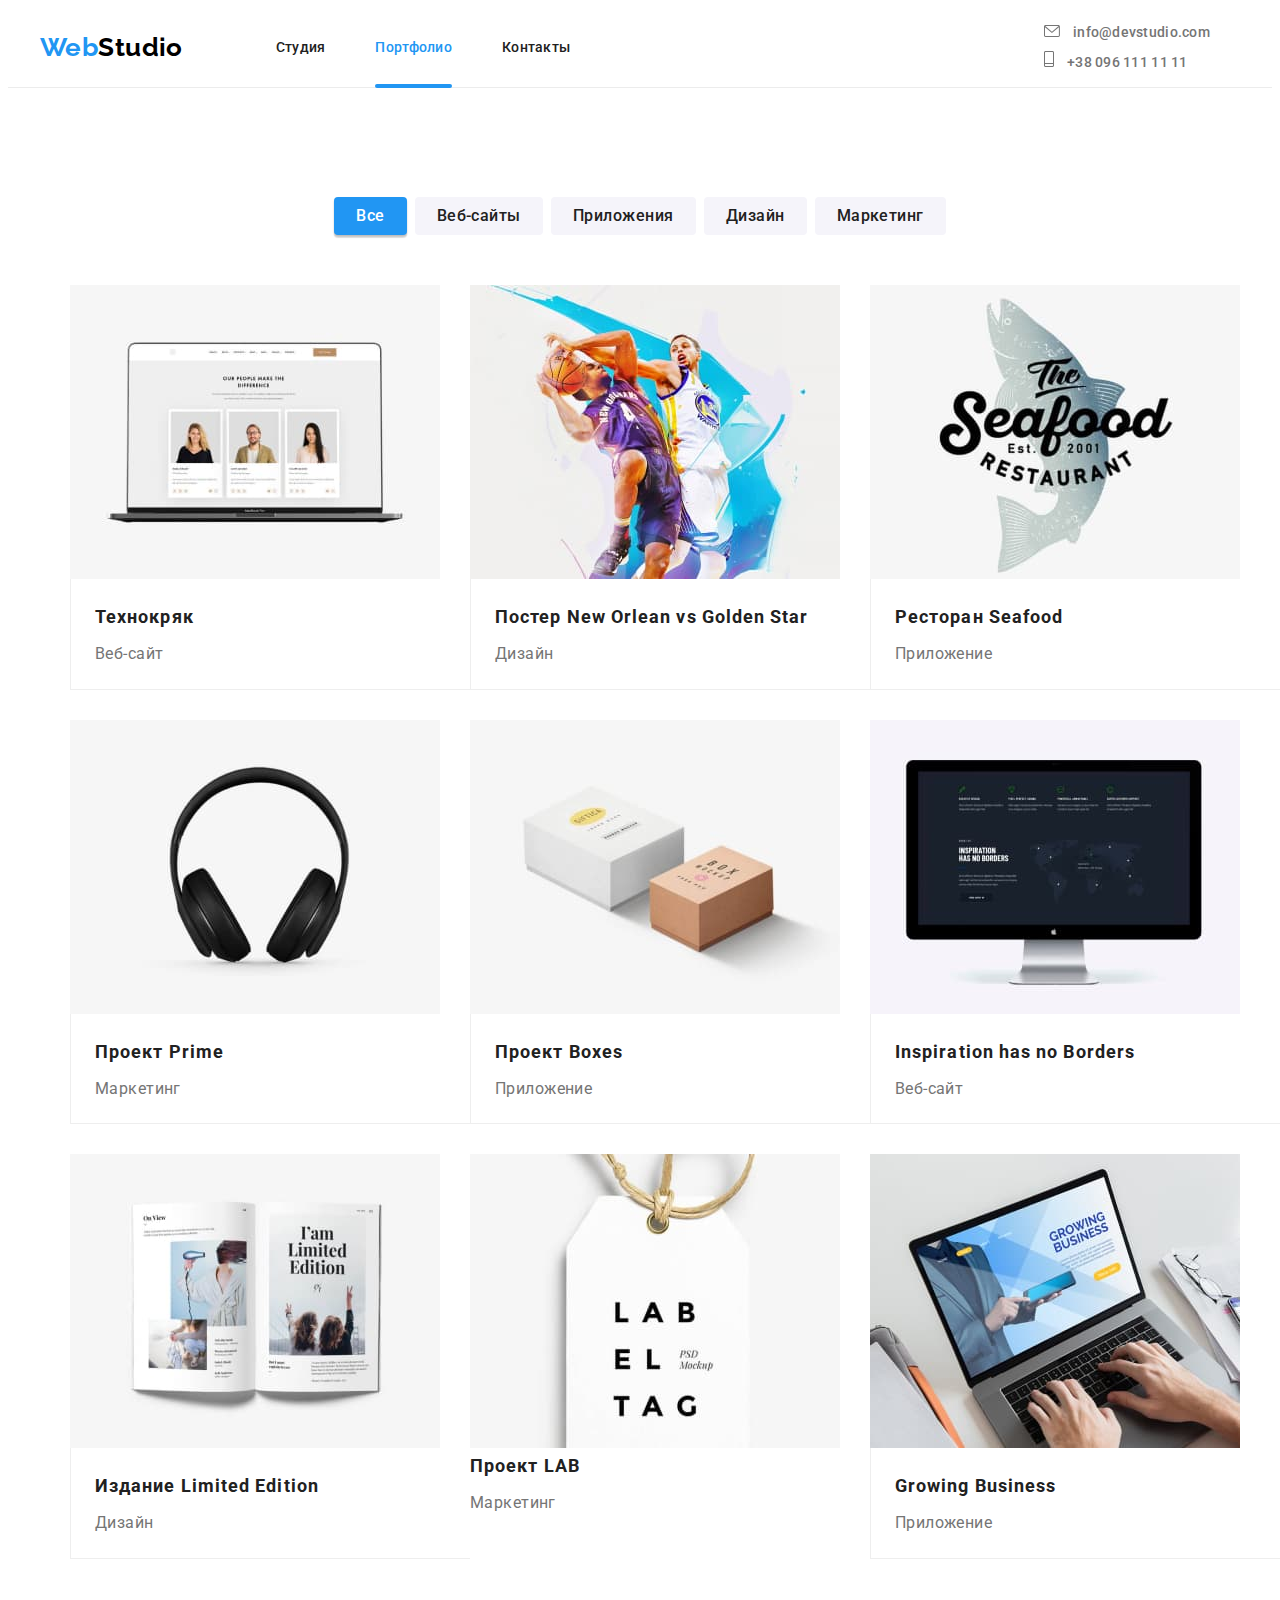
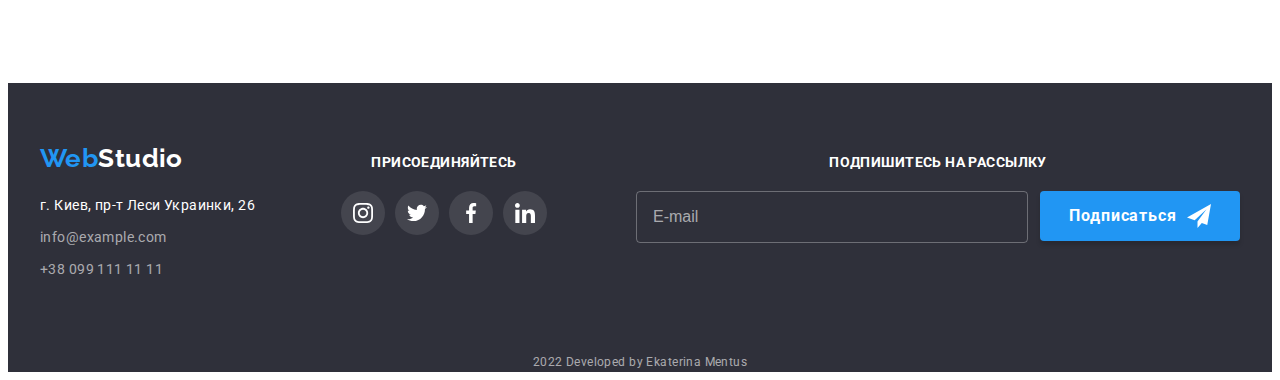
==== commit e28cb862: "adds adaptive for header, footer" ====
--- a/portfolio.html
+++ b/portfolio.html
@@ -22,7 +22,7 @@
   </head>
   <body>
     <!--Header-->
-    <!-- <header class="header">
+    <header class="header">
       <div class="container header-container">
         <a class="link logo" href="./index.html" lang="en"
           ><span class="logo-color">Web</span>Studio</a
@@ -30,12 +30,14 @@
         <nav class="header-nav">
           <ul class="list header-list">
             <li class="header-list__item">
-              <a class="link header-list__link " href="./index.html">Студия</a>
+              <a class="link header-list__link" href="./index.html">Студия</a>
             </li>
             <li class="header-list__item">
               <a class="link header-list__link current" href="./portfolio.html">Портфолио</a>
             </li>
-            <li class="header-list__item"><a class="link header-list__link" href="">Контакты</a></li>
+            <li class="header-list__item">
+              <a class="link header-list__link" href="">Контакты</a>
+            </li>
           </ul>
         </nav>
         <ul class="header-connect list">
@@ -56,9 +58,73 @@
             >
           </li>
         </ul>
+        <button type="button" class="menu-open-btn" data-menu-open>
+          <svg class="menu__icon" width="40" height="40">
+            <use href="./images/icons.svg#icon-menu-open"></use>
+          </svg>
+        </button>
+      </div>
+      <div class="mob-menu is-hidden" data-menu>
+        <div class="container">
+          <div class="mob-menu-top">
+            <button type="button" class="menu-close-btn" data-menu-close>
+              <svg class="menu__icon" width="40" height="40">
+                <use href="./images/icons.svg#icon-menu-close"></use>
+              </svg>
+            </button>
+            <ul class="list mob-menu-list">
+              <li class="mob-menu-list__item">
+                <a class="link mob-menu-list__link" href="./index.html">Студия</a>
+              </li>
+              <li class="mob-menu-list__item">
+                <a class="link mob-menu-list__link current-link" href="./portfolio.html"
+                  >Портфолио</a
+                >
+              </li>
+              <li class="mob-menu-list__item">
+                <a class="link mob-menu-list__link" href="./portfolio.html">Контакты</a>
+              </li>
+            </ul>
+          </div>
+          <div class="mob-menu-bottom">
+            <ul class="mob-connect list">
+              <li class="mob-connect__item">
+                <a class="link mob-connect__link current-link" href="tel:+380961111111">
+                  +38 096 111 11 11</a
+                >
+              </li>
+              <li class="mob-connect__item">
+                <a class="link mob-connect__link" href="mailto:info@devstudio.com">
+                  info@devstudio.com</a
+                >
+              </li>
+            </ul>
+            <ul class="list menu-social">
+              <li class="menu-social__item">
+                <a href="" class="menu-social__link" target="_blank" rel="noopener noreferrer">
+                  Instagram</a
+                >
+              </li>
+              <li class="menu-social__item">
+                <a href="" class="menu-social__link" target="_blank" rel="noopener noreferrer">
+                  Twitter</a
+                >
+              </li>
+              <li class="menu-social__item">
+                <a href="" class="menu-social__link" target="_blank" rel="noopener noreferrer">
+                  Facebook</a
+                >
+              </li>
+              <li class="menu-social__item">
+                <a href="" class="menu-social__link" target="_blank" rel="noopener noreferrer">
+                  LinkedIn</a
+                >
+              </li>
+            </ul>
+          </div>
+        </div>
       </div>
     </header>
-    </header> -->
     <main>
       <!--Projects-->
       <section class="projects">
@@ -107,7 +173,6 @@
                       src="./images/portfolio-ex-1.jpg"
                       @media="min-width: 480px"
                     />
-
                     <img src="./images/portfolio-ex-1.jpg" alt="Пример работы" />
                   </picture>
                   <!-- <img
@@ -153,7 +218,6 @@
                       src="./images/portfolio-ex-2.jpg"
                       @media="min-width: 480px"
                     />
-
                     <img src="./images/portfolio-ex-2.jpg" alt="Пример работы" />
                   </picture>
                   <!-- <img
@@ -199,7 +263,6 @@
                       src="./images/portfolio-ex-3.jpg"
                       @media="min-width: 480px"
                     />
-
                     <img src="./images/portfolio-ex-3.jpg" alt="Пример работы" />
                   </picture>
                   <!-- <img
@@ -245,7 +308,6 @@
                       src="./images/portfolio-ex-4.jpg"
                       @media="min-width: 480px"
                     />
-
                     <img src="./images/portfolio-ex-4.jpg" alt="Пример работы" />
                   </picture>
                   <!-- <img
@@ -291,7 +353,6 @@
                       src="./images/portfolio-ex-5.jpg"
                       @media="min-width: 480px"
                     />
-
                     <img src="./images/portfolio-ex-5.jpg" alt="Пример работы" />
                   </picture>
                   <!-- <img
@@ -337,7 +398,6 @@
                       src="./images/portfolio-ex-6.jpg"
                       @media="min-width: 480px"
                     />
-
                     <img src="./images/portfolio-ex-6.jpg" alt="Пример работы" />
                   </picture>
                   <!-- <img
@@ -383,7 +443,6 @@
                       src="./images/portfolio-ex-7.jpg"
                       @media="min-width: 480px"
                     />
-
                     <img src="./images/portfolio-ex-7.jpg" alt="Пример работы" />
                   </picture>
                   <!-- <img
@@ -429,7 +488,6 @@
                       src="./images/portfolio-ex-8.jpg"
                       @media="min-width: 480px"
                     />
-
                     <img src="./images/portfolio-ex-8.jpg" alt="Пример работы" />
                   </picture>
                   <!-- <img
@@ -475,7 +533,6 @@
                       src="./images/portfolio-ex-9.jpg"
                       @media="min-width: 480px"
                     />
-
                     <img src="./images/portfolio-ex-9.jpg" alt="Пример работы" />
                   </picture>
                   <!-- <img
@@ -501,7 +558,7 @@
       </section>
     </main>
     <!--Footer-->
-    <!-- <footer class="footer-section">
+    <footer class="footer-section">
       <div class="container footer-container">
         <div class="footer-adreess">
           <a class="link logo-footer" href="./index.html" lang="en"
@@ -580,12 +637,13 @@
           </form>
         </div>
       </div>
-    </footer> -->
+    </footer>
     <!--Developer info-->
     <section class="developer-inf">
       <div class="container">
         <p class="developer-inf__text">2022 Developed by Ekaterina Mentus</p>
       </div>
     </section>
+    <script src="./js/menu.js"></script>
   </body>
 </html>
--- a/css/main.min.css
+++ b/css/main.min.css
@@ -1,2 +1,2 @@
-:root{--accent-color: #2196f3;--primary-text-color: #757575;--secondary-text-color: #212121;--third-color: #ffffff;--cubic: cubic-bezier(0.4, 0, 0.2, 1)}p,h1,h2,h3,h4,h5,h6{margin:0px}ul{margin:0px;padding-left:0}button{cursor:pointer}img{display:block}.checkbox-field,.header-list,.header-connect,.header-container,.header-connect__link,.about-us-image,.team-social__link,.clients-list__link,.footer-social__link,.subscribe-form{align-items:center;display:flex}.list{list-style:none}.link{text-decoration:none}body{font-family:'Roboto', sans-serif;letter-spacing:0.03em;font-size:14px;color:var(--primary-text-color)}.visually-hidden{position:absolute;white-space:nowrap;width:1px;height:1px;overflow:hidden;border:0;padding:0;clip:rect(0 0 0 0);clip-path:inset(50%);margin:-1px}.container{width:1200px;padding-left:15px;padding-right:15px;margin:0 auto}.backdrop{position:fixed;top:0;left:0;width:100%;height:100%;background-color:rgba(0,0,0,0.2);transition:opacity 250ms var(--cubic),visibility 250ms var(--cubic)}.backdrop.is-hidden .modal{transform:translate(-50%, -50%) scale(1.1)}.modal{position:absolute;width:528px;min-height:581px;padding:40px;top:50%;left:50%;transform:translate(-50%, -50%) scale(1);transition:250ms var(--cubic);background-color:var(--third-color);box-shadow:0px 1px 3px rgba(0,0,0,0.12),0px 1px 1px rgba(0,0,0,0.14),0px 2px 1px rgba(0,0,0,0.2);border-radius:4px}.is-hidden{opacity:0;pointer-events:none;visibility:hidden}.modal-close-btn{position:absolute;top:8px;right:8px;width:30px;height:30px;border:1px solid rgba(0,0,0,0.1);display:flex;padding:0;border-radius:50%;background-color:var(--third-color);color:#000000;cursor:pointer}.modal-close-btn:hover,.modal-close-btn:focus{color:var(--accent-color)}.modal__icon{margin:auto;fill:currentColor}.modal__title{font-size:20px;font-weight:700;line-height:1.15;text-align:center;color:var(--secondary-text-color);margin-bottom:12px}.form-input{width:100%;height:40px;border:1px solid rgba(33,33,33,0.2);border-radius:4px;padding-left:42px;padding-right:42px;transition:transform 250ms var(--cubic);outline:none;display:block}.form-input:focus{border-color:var(--accent-color)}.form-input:focus+.input-icon{fill:var(--accent-color)}.input-wrap{position:relative}.input-icon{position:absolute;left:15px;top:50%;transform:translateY(-50%);transition:fill 250ms var(--cubic)}.form-field{margin-bottom:10px}.form-field__label{margin-bottom:10px}.input__text{font-size:12px;line-height:1.14;letter-spacing:.01em;margin-bottom:4px;color:#757575;display:block}.form-text{width:100%;height:120px;padding:12px 16px;resize:none;border:1px solid rgba(33,33,33,0.2);border-radius:4px;outline:none;transition:border-color 250ms var(--cubic)}.check__text{font-size:14px;line-height:1.7;color:#757575;display:flex;text-align:center}.check__text::before{content:'';width:15px;height:16px;border-radius:2px;border:2px solid #212121;margin-right:7px}.checkbox-field{margin-bottom:30px;margin-top:20px;justify-content:center}.policy__check:checked+.check__text::before{border:none;background-image:url(../images/icon-check.svg);background-repeat:no-repeat;background-position:center;background-size:cover}.checkbox__link{position:relative;display:inline-flex;color:var(--accent-color);text-decoration-line:underline;margin-left:3px}.form-main-btn{min-width:200px;min-height:50px;border:none;box-shadow:0px 4px 4px rgba(0,0,0,0.15);border-radius:4px;background-color:var(--accent-color);color:#ffffff;font-family:inherit;font-size:16px;font-weight:700;line-height:1.87;letter-spacing:.06em;cursor:pointer;transition:background-color 250ms var(--cubic);align-items:center;display:block;margin-right:auto;margin-left:auto}.form-main-btn:focus,.form-main-btn:hover{background-color:#188be9}.header{background-color:var(--third-color);border-bottom:1px solid #ececec}.logo{color:#000000;font-family:Raleway;font-size:26px;font-weight:700;line-height:1.19;margin-right:93px;padding-top:24px;padding-bottom:24px}.logo-color{color:var(--accent-color)}.header-connect{margin-left:auto}.header-connect__item:not(:last-child){margin-right:30px}.header-list__link{color:var(--secondary-text-color);font-weight:500;line-height:1.14;letter-spacing:.02em;padding-top:32px;padding-bottom:31px;display:block;transition:color 250ms var(--cubic)}.header-list__link{position:relative}.header-list__link.current:after{content:'';width:100%;border-radius:2px;height:4px;background-color:var(--accent-color);position:absolute;left:0;bottom:-1px}.header-list__item:not(:last-child){margin-right:50px}.header__icon,.team-social__icon,.clients-list__icon,.footer-social__icon{fill:currentColor}.header__icon{margin-right:10px}.header-connect__link{color:var(--primary-text-color);font-size:14px;font-weight:500;line-height:1.14;letter-spacing:.02em;padding-top:32px;padding-bottom:31px;transition:color 250ms var(--cubic)}.header-list__link:hover,.header-list__link:focus,.header-list__link:hover,.header-list__link:focus,.header-connect__link:hover,.header-connect__link:focus,.header-connect__link:hover,.header-connect__link:focus,.contact__link:hover,.contact__link:focus,.contact__link:hover,.contact__link:focus,.address__link:hover,.address__link:focus,.address__link:hover,.address__link:focus,.our-clients__link:hover,.our-clients__link:focus,.our-clients__link:hover,.our-clients__link:focus{color:var(--accent-color)}.current{color:var(--accent-color)}.hero{text-align:center;background-color:#2f303a}.hero-container{background-image:linear-gradient(rgba(47,48,58,0.4), rgba(47,48,58,0.4)),url(../images/back-groung-image.jpg);background-repeat:no-repeat;background-position:center;background-size:cover;padding-top:200px;padding-bottom:200px;max-width:1600px;margin:0 auto}.hero__title{font-size:44px;font-weight:900;line-height:1.36;letter-spacing:.06em;color:var(--third-color);text-align:center;text-transform:uppercase;margin-bottom:30px;max-width:696px;margin-right:auto;margin-left:auto}.hero-btn{background-color:var(--accent-color);color:var(--third-color);font-family:inherit;font-size:16px;font-weight:700;line-height:1.87;letter-spacing:.06em;border:none;cursor:pointer;border:none;border-radius:4px;box-shadow:0px 4px 4px 0px rgba(0,0,0,0.15);padding:10px 32px;transition:background-color 250ms var(--cubic)}.hero-btn:focus,.hero-btn:hover,.hero-btn:focus,.hero-btn:hover,.form-main-btn:focus,.form-main-btn:hover,.form-main-btn:focus,.form-main-btn:hover,.subcribe-btn:focus,.subcribe-btn:hover,.subcribe-btn:focus,.subcribe-btn:hover{background-color:#188be9}.about-us{padding-top:94px;padding-bottom:94px}.about-us-list{display:flex;flex-wrap:wrap;margin-left:-30px;margin-top:-30px}.about__title{font-size:14px;font-weight:700;line-height:1.14;letter-spacing:.03em;text-transform:uppercase;color:var(--secondary-text-color);margin-bottom:10px}.about__after-title{font-size:14px;line-height:1.71;max-width:270px}.about-us-list__item{flex-basis:calc(100% / 4 - 30px);margin-left:30px;margin-top:30px}.about-us-image{height:120px;border-radius:4px;background-color:#f5f4fa;justify-content:center;margin-bottom:30px}.we-do{padding-bottom:94px}.we-do-list{display:flex;flex-wrap:wrap;margin-left:-30px;margin-top:-30px}.we-do-list__item{flex-basis:calc(100% / 3 - 30px);margin-left:30px;margin-top:30px;position:relative}.we-do__title{color:var(--secondary-text-color);font-size:36px;font-weight:700;line-height:1.17;text-align:center;margin-bottom:50px}.we-do__after-title{position:absolute;left:0;bottom:0;width:100%;padding:27px 0;font-size:14px;font-weight:700;line-height:1.17;text-transform:uppercase;text-align:center;color:var(--third-color);background-color:rgba(47,48,58,0.8)}.team{background-color:#f5f4fa;padding-top:94px;padding-bottom:94px}.team-list{display:flex;flex-wrap:wrap;margin-left:-30px;margin-top:-30px}.team-list__item{flex-basis:calc(100% / 4 - 30px);margin-top:30px;margin-left:30px;border-radius:0 0 4px 4px;background-color:#ffffff;box-shadow:0px 1px 3px rgba(0,0,0,0.12),0px 1px 1px rgba(0,0,0,0.14),0px 2px 1px rgba(0,0,0,0.2)}.our-team__title{color:var(--secondary-text-color);font-size:36px;font-weight:700;line-height:1.17;text-align:center;margin-bottom:50px}.team__name-title{color:var(--secondary-text-color);font-size:16px;font-weight:500;line-height:1.19;text-align:center;margin-bottom:10px}.team__after-name{font-size:16px;line-height:1.19;text-align:center;margin-bottom:16px}.team-item-content{padding:30px;text-align:center}.team-social{display:flex;justify-content:center}.team-social__item+.team-social__item{margin-left:10px}.team-social__link{width:44px;height:44px;background-color:var(--third-color);justify-content:center;border-radius:50%;color:#afb1b8;transition:background-color 250ms var(--cubic),color 250ms var(--cubic)}.team-social__link:focus,.team-social__link:hover{background-color:var(--accent-color);color:var(--third-color)}.our-clients{margin-top:94px;margin-bottom:94px;background-color:var(--third-color)}.our-clients__title{color:var(--secondary-text-color);font-size:36px;font-weight:700;line-height:1.17;text-align:center;margin-bottom:50px}.clients-list{display:flex}.clients-list__item+.clients-list__item{margin-left:30px}.clients-list__link{width:170px;height:92px;justify-content:center;border:1px solid;border-radius:4px;color:#afb1b8;transition:color 250ms var(--cubic)}.projects{padding-top:94px;padding-bottom:94px}.filters-list{display:flex;justify-content:center;margin-bottom:50px}.filters-list__item:not(:last-child){margin-right:8px}.filters-btn{color:var(--secondary-text-color);font-family:inherit;font-size:16px;font-weight:500;line-height:1.62;letter-spacing:.03em;background-color:#f5f4fa;border:none;border-radius:4px;cursor:pointer;border-radius:4px;padding:6px 22px 6px 22px;transition:background-color 250ms var(--cubic),color 250ms var(--cubic),box-shadow 250ms var(--cubic)}.filters-btn:hover,.filters-btn:focus{background-color:var(--accent-color);color:var(--third-color)}.active-btn{color:#ffffff;background-color:var(--accent-color);box-shadow:0px 3px 1px rgba(0,0,0,0.1),0px 1px 2px rgba(0,0,0,0.08),0px 2px 2px rgba(0,0,0,0.12);border-radius:4px}.projects-list{display:flex;flex-wrap:wrap;margin-top:calc(-1 * 30px);margin-left:calc(-1 * 30px)}.projects-list__item{flex-basis:calc(100% / 3 - 30px);margin-left:30px;margin-top:30px;background-color:#ffffff}.projects__card-content{flex-grow:1;padding:20px 24px;border:1px solid #eeeeee;border-top:none}.projects__title{color:var(--secondary-text-color);font-size:18px;font-weight:700;line-height:2;letter-spacing:.06em;margin-bottom:4px}.projects__after-title{font-size:16px;line-height:1.86}.project-card__thumb{position:relative;overflow:hidden}.project-card{transition:box-shadow 250ms var(--cubic);display:flex;flex-direction:column}.project-card:focus,.project-card:hover{box-shadow:0px 1px 1px rgba(0,0,0,0.12),0px 4px 4px rgba(0,0,0,0.06),1px 4px 6px rgba(0,0,0,0.16)}.overlay__card-text{position:absolute;left:0;top:0;color:#ffffff;width:100%;height:100%;padding:63px 24px;background-color:rgba(33,150,243,0.9);font-size:18px;line-height:1.56;opacity:0;transition:transform 250ms var(--cubic),opacity 500ms var(--cubic);transform:translateY(100%)}.overlay__card-text .project-card:focus,.project-card:hover .overlay__card-text{transform:translateY(0);opacity:1}.footer-container{display:flex;align-items:baseline;justify-content:space-between}.footer-adreess{width:231px}.footer-social{width:206px}.footer-section{background-color:#2f303a;padding-top:60px;padding-bottom:60px}.logo-footer{margin-bottom:20px;color:var(--third-color);font-family:Raleway;font-size:26px;font-weight:700;line-height:1.19;display:inline-block}.address__link{color:var(--third-color);font-style:normal}.address__item:not(:last-child){margin-bottom:9px}.address__item,.contact__link{font-size:14px;font-weight:400;line-height:1.71;font-style:normal}.contact__link{color:rgba(255,255,255,0.6)}.footer__title{font-size:14px;font-weight:700;line-height:1.14;text-transform:uppercase;color:var(--third-color);margin-bottom:20px}.footer-social-list{display:flex;justify-content:center}.footer-social__item+.footer-social__item{margin-left:10px}.footer-social__link{width:44px;height:44px;background-color:rgba(255,255,255,0.1);justify-content:center;border-radius:50%;color:var(--third-color);transition:color 250ms var(--cubic),background-color 250ms var(--cubic)}.footer-social__link:focus,.footer-social__link:hover{background-color:var(--accent-color)}.subscribe{display:block}.subscribe__title{display:block;margin-bottom:20px;color:#ffffff;line-height:1.14;text-transform:uppercase}.subscribe__input{width:358px;height:50px;padding:0 16px;margin-right:12px;border:1px solid rgba(255,255,255,0.3);border-radius:4px;background-color:transparent;color:#ffffff;font-size:16px;outline:none;transition:border-color 250ms var(--cubic)}.subscribe__input:focus{border-color:var(--accent-color)}.subscribe__input::placeholder{color:rgba(255,255,255,0.6);font-size:16px;line-height:1.25}.subcribe-btn{background-color:#2196f3;box-shadow:0px 4px 4px rgba(0,0,0,0.15);border-radius:4px;min-width:200px;min-height:50px;color:var(--third-color);font-family:inherit;font-size:16px;font-weight:700;line-height:1.87;letter-spacing:.06em;cursor:pointer;display:inline-flex;align-items:center;justify-content:center;border:none}.subscribe-btn__icon{margin-left:10px}.developer-inf{padding-top:10px;text-align:center;background-color:#2f303a}.developer-inf__text{display:inline-block;color:rgba(255,255,255,0.6);font-size:12px;line-height:1.67}
+:root{--accent-color: #2196f3;--primary-text-color: #757575;--secondary-text-color: #212121;--third-color: #ffffff;--cubic: cubic-bezier(0.4, 0, 0.2, 1)}p,h1,h2,h3,h4,h5,h6{margin:0px}ul{margin:0px;padding-left:0}button{cursor:pointer}img{display:block;width:100%;height:auto;max-width:100%}.checkbox-field,.header-list,.header-connect,.header-container,.about-us-image,.team-social__link,.clients-list__link,.footer-social__link{align-items:center;display:flex}.list{list-style:none}.link{text-decoration:none}body{font-family:'Roboto', sans-serif;letter-spacing:0.03em;font-size:14px;color:var(--primary-text-color)}.visually-hidden{position:absolute;white-space:nowrap;width:1px;height:1px;overflow:hidden;border:0;padding:0;clip:rect(0 0 0 0);clip-path:inset(50%);margin:-1px}.container{width:100%;padding-left:15px;padding-right:15px;margin:0 auto}@media screen and (min-width: 480px){.container{width:480px}}@media screen and (min-width: 768px){.container{width:768px}}@media screen and (min-width: 1200px){.container{width:1200px}}.backdrop{position:fixed;top:0;left:0;width:100%;height:100%;background-color:rgba(0,0,0,0.2);transition:opacity 250ms var(--cubic),visibility 250ms var(--cubic)}.backdrop.is-hidden .modal{transform:translate(-50%, -50%) scale(1.1)}.modal{position:absolute;width:90vw;min-height:581px;padding:40px;top:50%;left:50%;transform:translate(-50%, -50%) scale(1);transition:250ms var(--cubic);background-color:var(--third-color);box-shadow:0px 1px 3px rgba(0,0,0,0.12),0px 1px 1px rgba(0,0,0,0.14),0px 2px 1px rgba(0,0,0,0.2);border-radius:4px}@media screen and (min-width: 480px){.modal{width:450px}}@media screen and (min-width: 1200px){.modal{width:526px}}.is-hidden{opacity:0;pointer-events:none;visibility:hidden}.modal-close-btn{position:absolute;top:8px;right:8px;width:30px;height:30px;border:1px solid rgba(0,0,0,0.1);display:flex;padding:0;border-radius:50%;background-color:var(--third-color);color:#000000;cursor:pointer}.modal-close-btn:hover,.modal-close-btn:focus{color:var(--accent-color)}.modal__icon{margin:auto;fill:currentColor}.modal__title{font-size:20px;font-weight:700;line-height:1.15;text-align:center;color:var(--secondary-text-color);margin-bottom:12px}.form-input{width:100%;height:40px;border:1px solid rgba(33,33,33,0.2);border-radius:4px;padding-left:42px;padding-right:42px;transition:transform 250ms var(--cubic);outline:none;display:block}.form-input:focus{border-color:var(--accent-color)}.form-input:focus+.input-icon{fill:var(--accent-color)}.input-wrap{position:relative}.input-icon{position:absolute;left:15px;top:50%;transform:translateY(-50%);transition:fill 250ms var(--cubic)}.form-field{margin-bottom:10px}.form-field__label{margin-bottom:10px}.input__text{font-size:12px;line-height:1.14;letter-spacing:.01em;margin-bottom:4px;color:#757575;display:block}.form-text{width:100%;height:120px;padding:12px 16px;resize:none;border:1px solid rgba(33,33,33,0.2);border-radius:4px;outline:none;transition:border-color 250ms var(--cubic)}.check__text{font-size:14px;line-height:1.7;color:#757575;display:flex;text-align:center}.check__text::before{content:'';width:15px;height:16px;border-radius:2px;border:2px solid #212121;margin-right:7px}.checkbox-field{margin-bottom:30px;margin-top:20px;justify-content:center}.policy__check:checked+.check__text::before{border:none;background-image:url(../images/icon-check.svg);background-repeat:no-repeat;background-position:center;background-size:cover}.checkbox__link{position:relative;display:inline-flex;color:var(--accent-color);text-decoration-line:underline;margin-left:3px}.form-main-btn{min-width:200px;min-height:50px;border:none;box-shadow:0px 4px 4px rgba(0,0,0,0.15);border-radius:4px;background-color:var(--accent-color);color:#ffffff;font-family:inherit;font-size:16px;font-weight:700;line-height:1.87;letter-spacing:.06em;cursor:pointer;transition:background-color 250ms var(--cubic);align-items:center;display:block;margin-right:auto;margin-left:auto}.form-main-btn:focus,.form-main-btn:hover{background-color:#188be9}.header{background-color:var(--third-color);border-bottom:1px solid #ececec}.logo{color:#000000;font-family:Raleway;font-size:26px;font-weight:700;line-height:1.19;margin-right:93px;padding-top:24px;padding-bottom:24px}.logo-color{color:var(--accent-color)}@media screen and (max-width: 768px){.header-nav{display:none}}@media screen and (min-width: 768px){.header-connect{margin-left:auto;flex-direction:column;align-items:flex-start}}@media screen and (max-width: 768px){.header-connect{display:none}}.header-connect__item:not(:last-child){margin-right:30px}@media screen and (min-width: 768px){.header-connect__item:not(:last-child){margin-bottom:10px}}.header-list__link{color:var(--secondary-text-color);font-weight:500;line-height:1.14;letter-spacing:.02em;padding-top:32px;padding-bottom:31px;display:block;transition:color 250ms var(--cubic)}.header-list__link{position:relative}.header-list__link.current:after{content:'';width:100%;border-radius:2px;height:4px;background-color:var(--accent-color);position:absolute;left:0;bottom:-1px}.header-list__item:not(:last-child){margin-right:50px}.header__icon,.team-social__icon,.clients-list__icon,.footer-social__icon{fill:currentColor}.header__icon{margin-right:10px}.header-connect__link{color:var(--primary-text-color);font-size:14px;font-weight:500;line-height:1.14;letter-spacing:.02em;padding-top:32px;padding-bottom:31px;transition:color 250ms var(--cubic)}.header-list__link:hover,.header-list__link:focus,.header-list__link:hover,.header-list__link:focus,.header-connect__link:hover,.header-connect__link:focus,.header-connect__link:hover,.header-connect__link:focus,.contact__link:hover,.contact__link:focus,.contact__link:hover,.contact__link:focus,.address__link:hover,.address__link:focus,.address__link:hover,.address__link:focus,.our-clients__link:hover,.our-clients__link:focus,.our-clients__link:hover,.our-clients__link:focus{color:var(--accent-color)}.current{color:var(--accent-color)}.menu-open-btn{margin-left:auto;border:none;background-color:transparent;padding:0}@media screen and (min-width: 768px){.menu-open-btn{display:none}}.mob-menu{position:fixed;background-color:#ffff;top:0px;left:0px;width:100vw;height:100vh;padding-top:21px;padding-bottom:48px;transition:250ms var(--cubic);z-index:1}.mob-menu .container{height:100%;display:flex;flex-direction:column;justify-content:space-between;padding-left:40px}.mob-menu.is-hidden{transform:translate(100%)}.menu-close-btn{margin-left:auto;display:block;margin-bottom:8px;border:none;background-color:transparent;padding:0}.mob-menu-list__item:not(:last-child){margin-bottom:32px}.mob-menu-list__link{font-size:40px;font-weight:500;line-height:1.17;letter-spacing:.02em;color:var(--secondary-text-color)}.mob-menu-list__link:focus,.mob-menu-list__link:hover{color:var(--accent-color)}.mob-connect__link{font-size:34px;font-weight:500;line-height:1.16;letter-spacing:.02em;color:var(--primary-text-color);display:block;margin-bottom:32px}.mob-connect__link:focus,.mob-connect__link:hover{color:var(--accent-color)}.mob-connect{margin-bottom:64px}.menu-social{display:flex;align-items:center;flex-wrap:wrap}.menu-social__item:not(:last-child){margin-right:10px;padding-right:10px;border-right:1px solid rgba(33,33,33,0.2)}.menu-social__link{font-size:18px;font-weight:500;line-height:1.2;letter-spacing:.02em;color:var(--accent-color)}.current-link{color:var(--accent-color)}.hero{text-align:center;background-color:#2f303a}.hero-container{background-image:linear-gradient(rgba(47,48,58,0.4), rgba(47,48,58,0.4)),url(../images/hero-bg-mob-1x.jpg);background-repeat:no-repeat;background-position:center;background-size:cover;padding-top:118px;padding-bottom:118px;margin:0 auto}@media (min-device-pixel-ratio: 2), (-webkit-min-device-pixel-ratio: 2), (min-resolution: 192dpi), (min-resolution: 2dppx){.hero-container{background-image:linear-gradient(rgba(47,48,58,0.4), rgba(47,48,58,0.4)),url(../images/hero-bg-mob-2x.jpg)}}@media screen and (min-width: 768px){.hero-container{background-image:linear-gradient(rgba(47,48,58,0.4), rgba(47,48,58,0.4)),url(../images/hero-bg-tab-1x.jpg)}}@media screen and (min-width: 768px) and (min-device-pixel-ratio: 2), screen and (min-width: 768px) and (-webkit-min-device-pixel-ratio: 2), screen and (min-width: 768px) and (min-resolution: 192dpi), screen and (min-width: 768px) and (min-resolution: 2dppx){.hero-container{background-image:linear-gradient(rgba(47,48,58,0.4), rgba(47,48,58,0.4)),url(../images/hero-bg-tab-2x.jpg)}}@media screen and (min-width: 1200px){.hero-container{padding-top:200px;padding-bottom:200px;background-image:linear-gradient(rgba(47,48,58,0.4), rgba(47,48,58,0.4)),url(../images/hero-bg-1x.jpg)}}@media screen and (min-width: 1200px) and (min-device-pixel-ratio: 2), screen and (min-width: 1200px) and (-webkit-min-device-pixel-ratio: 2), screen and (min-width: 1200px) and (min-resolution: 192dpi), screen and (min-width: 1200px) and (min-resolution: 2dppx){.hero-container{background-image:linear-gradient(rgba(47,48,58,0.4), rgba(47,48,58,0.4)),url(../images/hero-bg-2x.jpg)}}.hero__title{font-size:26px;font-weight:900;line-height:1.6;letter-spacing:.06em;color:var(--third-color);text-align:center;text-transform:uppercase;margin-bottom:30px;max-width:360px;margin-right:auto;margin-left:auto}@media screen and (min-width: 1200px){.hero__title{font-size:44px;font-weight:900;line-height:1.36;letter-spacing:.06em;max-width:696px}}.hero-btn{background-color:var(--accent-color);color:var(--third-color);font-family:inherit;font-size:16px;font-weight:700;line-height:1.87;letter-spacing:.06em;border:none;cursor:pointer;border:none;border-radius:4px;box-shadow:0px 4px 4px 0px rgba(0,0,0,0.15);padding:10px 32px;transition:background-color 250ms var(--cubic)}.hero-btn:focus,.hero-btn:hover,.hero-btn:focus,.hero-btn:hover,.form-main-btn:focus,.form-main-btn:hover,.form-main-btn:focus,.form-main-btn:hover,.subcribe-btn:focus,.subcribe-btn:hover,.subcribe-btn:focus,.subcribe-btn:hover{background-color:#188be9}.about-us{padding-top:60px;padding-bottom:60px}@media screen and (min-width: 1200px){.about-us{padding-top:94px;padding-bottom:94px}}@media screen and (min-width: 768px){.about-us-list{display:flex;flex-wrap:wrap;margin-left:-30px;margin-top:-30px}}.about__title{font-size:14px;font-weight:700;line-height:1.14;letter-spacing:.03em;text-transform:uppercase;color:var(--secondary-text-color);margin-bottom:10px;text-align:center}@media screen and (min-width: 768px){.about__title{text-align:left}}.about__after-title{font-size:14px;line-height:1.71;max-width:450px}@media screen and (min-width: 768px){.about__after-title{max-width:354px}}@media screen and (min-width: 1200px){.about__after-title{max-width:270px}}.about-us-list__item{margin-bottom:30px}@media screen and (min-width: 768px){.about-us-list__item{width:768px;flex-basis:calc(100% / 2 - 30px);margin-top:30px;margin-left:30px;margin-bottom:0px}}@media screen and (min-width: 1200px){.about-us-list__item{width:768px;flex-basis:calc(100% / 4 - 30px);margin-top:30px;margin-left:30px}}.about-us-image{height:120px;border-radius:4px;background-color:#f5f4fa;justify-content:center;margin-bottom:30px}@media screen and (max-width: 1200px){.we-do{display:none}}.we-do{padding-bottom:94px}.we-do-list{display:flex;flex-wrap:wrap;margin-left:-30px;margin-top:-30px}.we-do-list__item{flex-basis:calc(100% / 3 - 30px);margin-left:30px;margin-top:30px;position:relative}.we-do__title{color:var(--secondary-text-color);font-size:36px;font-weight:700;line-height:1.17;text-align:center;margin-bottom:50px}.we-do__after-title{position:absolute;left:0;bottom:0;width:100%;padding:27px 0;font-size:14px;font-weight:700;line-height:1.17;text-transform:uppercase;text-align:center;color:var(--third-color);background-color:rgba(47,48,58,0.8)}.team{background-color:#f5f4fa;padding-top:60px;padding-bottom:60px}@media screen and (min-width: 1200px){.team{padding-top:94px;padding-bottom:94px}}@media screen and (min-width: 768px){.team-list{display:flex;flex-wrap:wrap;margin-left:-30px;margin-top:-30px}}.team-list__item{border-radius:0 0 4px 4px;background-color:#ffffff;box-shadow:0px 1px 3px rgba(0,0,0,0.12),0px 1px 1px rgba(0,0,0,0.14),0px 2px 1px rgba(0,0,0,0.2);margin-bottom:30px}@media screen and (min-width: 768px){.team-list__item{flex-basis:calc(100% / 2 - 30px);margin-top:30px;margin-left:30px;margin-bottom:0px}}@media screen and (min-width: 1200px){.team-list__item{flex-basis:calc(100% / 4 - 30px);margin-top:30px;margin-left:30px}}.our-team__title{color:var(--secondary-text-color);text-align:center;margin-bottom:30px}@media screen and (min-width: 480px){.our-team__title{font-size:28px;font-weight:700;line-height:1.17}}@media screen and (min-width: 768px){.our-team__title{font-size:28px;font-weight:700;line-height:1.17}}@media screen and (min-width: 1200px){.our-team__title{font-size:36px;font-weight:700;line-height:1.17;margin-bottom:50px}}.team__name-title{color:var(--secondary-text-color);font-size:16px;font-weight:500;line-height:1.19;text-align:center;margin-bottom:10px}.team__after-name{font-size:16px;line-height:1.19;text-align:center;margin-bottom:16px}.team-item-content{padding:30px;text-align:center}.team-social{display:flex;justify-content:center}.team-social__item+.team-social__item{margin-left:10px}.team-social__link{width:44px;height:44px;background-color:var(--third-color);justify-content:center;border-radius:50%;color:#afb1b8;transition:background-color 250ms var(--cubic),color 250ms var(--cubic)}.team-social__link:focus,.team-social__link:hover{background-color:var(--accent-color);color:var(--third-color)}.our-clients{margin-top:30px;margin-bottom:60px;background-color:var(--third-color)}@media screen and (min-width: 1200px){.our-clients{padding-top:50px;padding-bottom:94px}}.our-clients__title{color:var(--secondary-text-color);font-size:28px;font-weight:700;line-height:1.17;text-align:center;margin-bottom:30px}@media screen and (min-width: 1200px){.our-clients__title{font-size:36px;font-weight:700;line-height:1.17;margin-bottom:50px}}.clients-list{display:flex;flex-wrap:wrap;margin:-15px}.clients-list__item{width:calc(100% / 2 - 30px);margin:15px}@media screen and (min-width: 768px){.clients-list__item{width:calc(100% / 3 - 30px)}}@media screen and (min-width: 1200px){.clients-list__item{width:calc(100% / 6 - 30px)}}.clients-list__link{display:flex;align-items:center;height:92px;justify-content:center;border:1px solid;border-radius:4px;color:#afb1b8;transition:color 250ms var(--cubic)}.projects{padding-top:60px;padding-bottom:60px}@media screen and (min-width: 1200px){.projects{padding-top:94px;padding-bottom:94px}}.filters-list{display:flex;flex-wrap:wrap;align-items:center;margin-bottom:40px}@media screen and (min-width: 768px){.filters-list{justify-content:center;margin-bottom:30px}}@media screen and (min-width: 1200px){.filters-list{margin-bottom:50px}}.filters-list__item:not(:last-child){margin-right:8px}.filters-list__item{margin-top:15px}.filters-btn{color:var(--secondary-text-color);font-family:inherit;font-size:16px;font-weight:500;line-height:1.62;letter-spacing:.03em;background-color:#f5f4fa;border:none;border-radius:4px;cursor:pointer;border-radius:4px;padding:6px 22px 6px 22px;transition:background-color 250ms var(--cubic),color 250ms var(--cubic),box-shadow 250ms var(--cubic)}.filters-btn:hover,.filters-btn:focus{background-color:var(--accent-color);color:var(--third-color)}.active-btn{color:#ffffff;background-color:var(--accent-color);box-shadow:0px 3px 1px rgba(0,0,0,0.1),0px 1px 2px rgba(0,0,0,0.08),0px 2px 2px rgba(0,0,0,0.12);border-radius:4px}.projects-list{margin:0;padding:0;list-style:none}@media screen and (min-width: 768px){.projects-list{display:flex;flex-wrap:wrap}}.projects-list__item{margin-bottom:30px;background-color:#ffffff}@media screen and (min-width: 768px){.projects-list__item{width:calc(100% / 2 - 30px);margin-left:30px}}@media screen and (min-width: 1200px){.projects-list__item{width:calc(100% / 3 - 30px)}}.projects__card-content{flex-grow:1;width:100%;padding:20px 24px;border:1px solid #eeeeee;border-top:none}.projects__title{color:var(--secondary-text-color);font-size:18px;font-weight:700;line-height:2;letter-spacing:.06em;margin-bottom:4px}@media screen and (min-width: 1200px){.projects__title{min-width:322px}}.projects__after-title{font-size:16px;line-height:1.86}.project-card__thumb{position:relative;overflow:hidden}.project-card{transition:box-shadow 250ms var(--cubic)}.project-card:focus,.project-card:hover{box-shadow:0px 1px 1px rgba(0,0,0,0.12),0px 4px 4px rgba(0,0,0,0.06),1px 4px 6px rgba(0,0,0,0.16)}.overlay__card-text{position:absolute;left:0;top:0;color:#ffffff;width:100%;height:100%;padding:63px 24px;background-color:rgba(33,150,243,0.9);font-size:18px;line-height:1.56;opacity:0;transition:transform 250ms var(--cubic),opacity 500ms var(--cubic);transform:translateY(100%)}.overlay__card-text .project-card:focus,.project-card:hover .overlay__card-text{transform:translateY(0);opacity:1}@media screen and (min-width: 767px){.footer-container{display:flex;text-align:center;flex-wrap:wrap}}@media screen and (min-width: 1200px){.footer-container{align-items:baseline;justify-content:space-between;text-align:left}}.footer-section{background-color:#2f303a;padding-top:60px;padding-bottom:60px}.footer-adreess{display:inline-block;width:232px}.footer-social{width:206px;display:block;text-align:center;margin-left:auto;margin-right:auto}@media screen and (min-width: 1200px){.footer-social{margin-left:0px}}.logo-footer{margin-bottom:20px;color:var(--third-color);font-family:Raleway;font-size:26px;font-weight:700;line-height:1.19;display:inline-block}@media screen and (max-width: 767px){.footer-social{margin-top:60px}}@media screen and (max-width: 1200px){.footer-container{text-align:center}.subscribe{margin-top:60px}}@media screen and (min-width: 768px){.footer-adreess{margin-right:165px}.footer-social{max-width:220px}}@media screen and (min-width: 1200px){.footer-adreess{width:231px;margin-right:70px}.footer-social-list{justify-content:flex-start}.subscribe{margin-left:auto}}.address__link{color:var(--third-color);font-style:normal}@media screen and (max-width: 1200px){.address__item:not(:last-child){margin-bottom:9px}}.address__item:not(:last-child){margin-bottom:8px}.address__item,.contact__link{font-size:14px;font-weight:400;line-height:1.71;font-style:normal}.contact__link{color:rgba(255,255,255,0.6)}.footer__title{font-size:14px;font-weight:700;line-height:1.14;text-transform:uppercase;color:var(--third-color);margin-bottom:20px;display:block}.footer-social-list{display:flex;justify-content:center}.footer-social__item+.footer-social__item{margin-left:10px}.footer-social__link{width:44px;height:44px;background-color:rgba(255,255,255,0.1);justify-content:center;border-radius:50%;color:var(--third-color);transition:color 250ms var(--cubic),background-color 250ms var(--cubic)}.footer-social__link:focus,.footer-social__link:hover{background-color:var(--accent-color)}.subscribe{display:block}@media screen and (min-width: 768px){.subscribe{text-align:center;margin-left:auto;margin-right:auto}}@media screen and (min-width: 1200px){.subscribe{margin-left:0px;margin-right:0px}}.subscribe__title{display:block;margin-bottom:20px;color:#ffffff;line-height:1.14;text-transform:uppercase}.subscribe__input{display:block;width:450px;height:50px;margin-bottom:20px;padding:0 16px;margin-right:12px;border:1px solid rgba(255,255,255,0.3);border-radius:4px;background-color:transparent;color:#ffffff;font-size:16px;outline:none;transition:border-color 250ms var(--cubic)}.subscribe__input:focus{border-color:var(--accent-color)}.subscribe__input::placeholder{color:rgba(255,255,255,0.6);font-size:16px;line-height:1.25}@media screen and (min-width: 1200px){.subscribe__input{width:358px}}.subcribe-btn{background-color:#2196f3;box-shadow:0px 4px 4px rgba(0,0,0,0.15);border-radius:4px;min-width:200px;min-height:50px;color:var(--third-color);font-family:inherit;font-size:16px;font-weight:700;line-height:1.87;letter-spacing:.06em;cursor:pointer;display:inline-flex;align-items:center;justify-content:center;border:none}.subscribe-btn__icon{margin-left:10px}@media screen and (min-width: 1200px){.subscribe__input{margin:0 auto 20px}}@media screen and (min-width: 768px){.subscribe__input{width:450px}}@media screen and (min-width: 1200px){.subscribe-form{display:flex;align-items:flex-start}.subscribe__input{width:358px;margin-right:12px}}.developer-inf{padding-top:10px;text-align:center;background-color:#2f303a}.developer-inf__text{display:inline-block;color:rgba(255,255,255,0.6);font-size:12px;line-height:1.67}
 /*# sourceMappingURL=main.min.css.map */